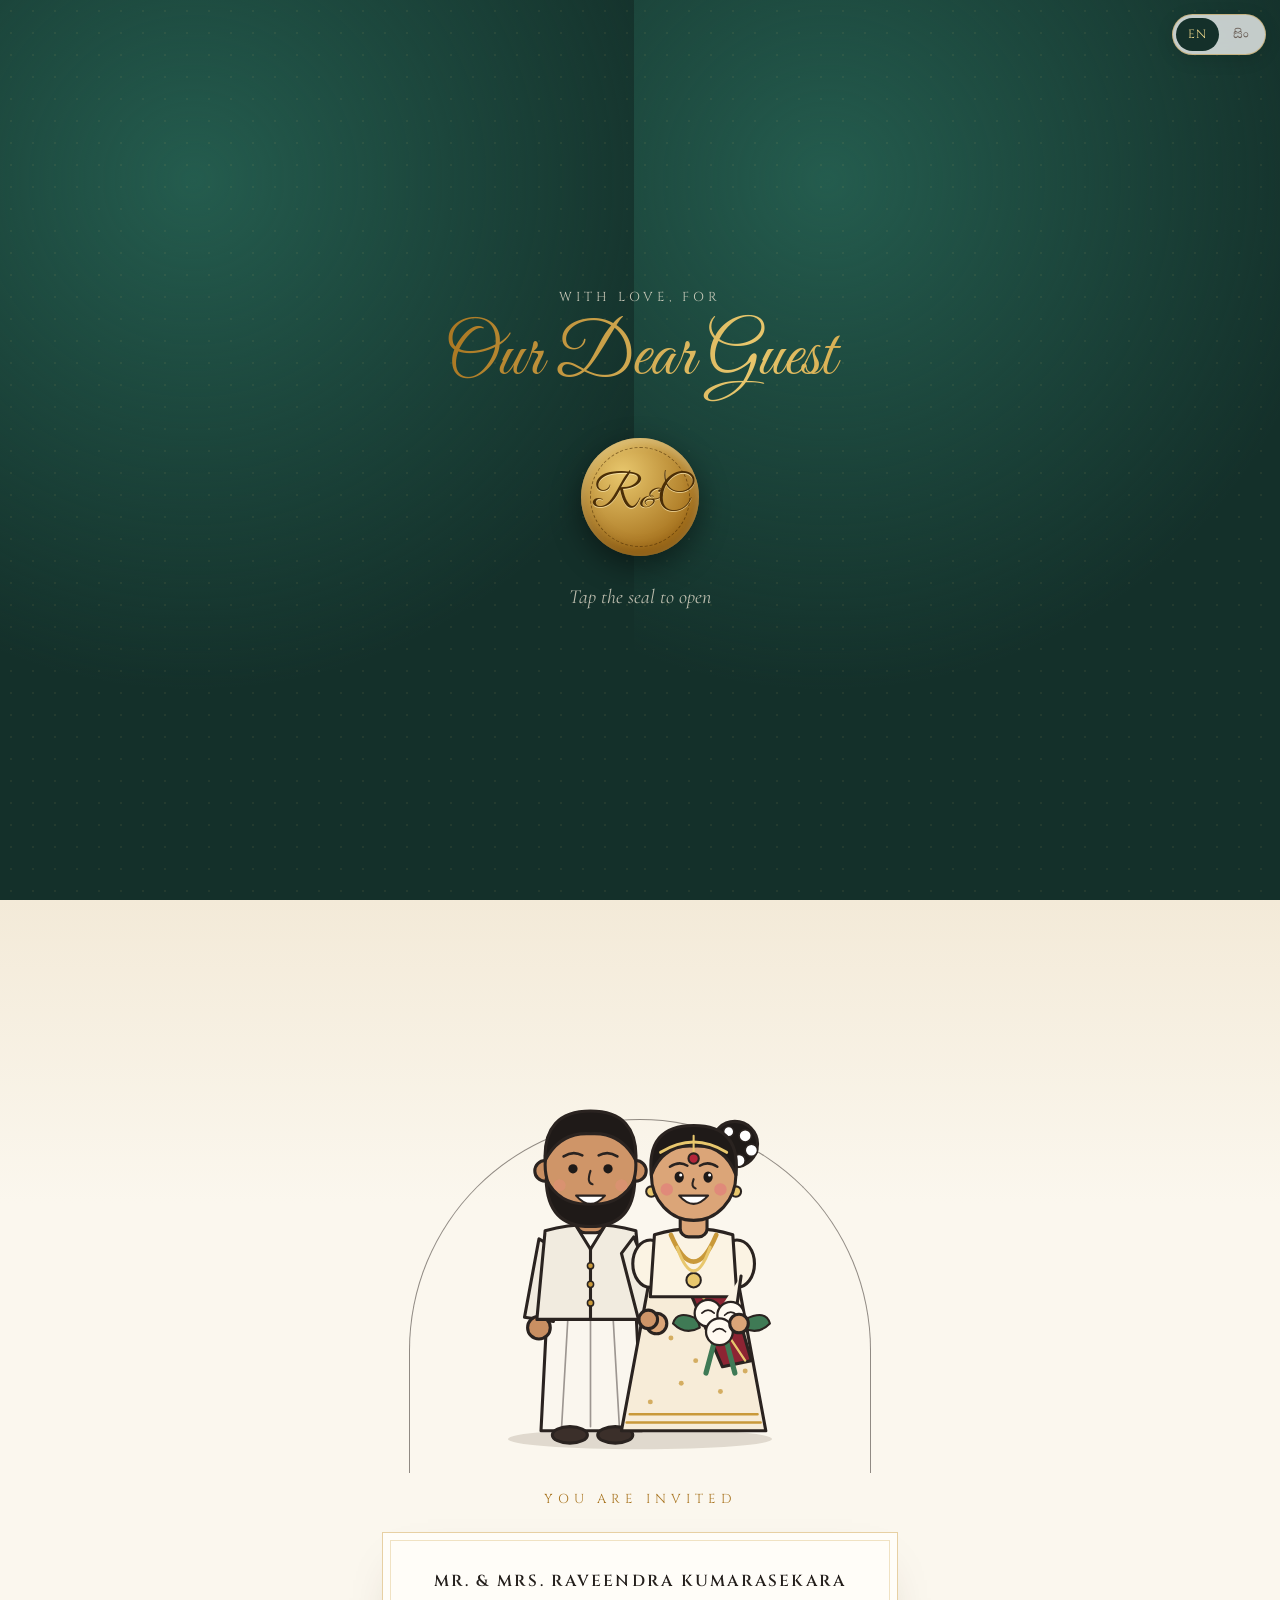
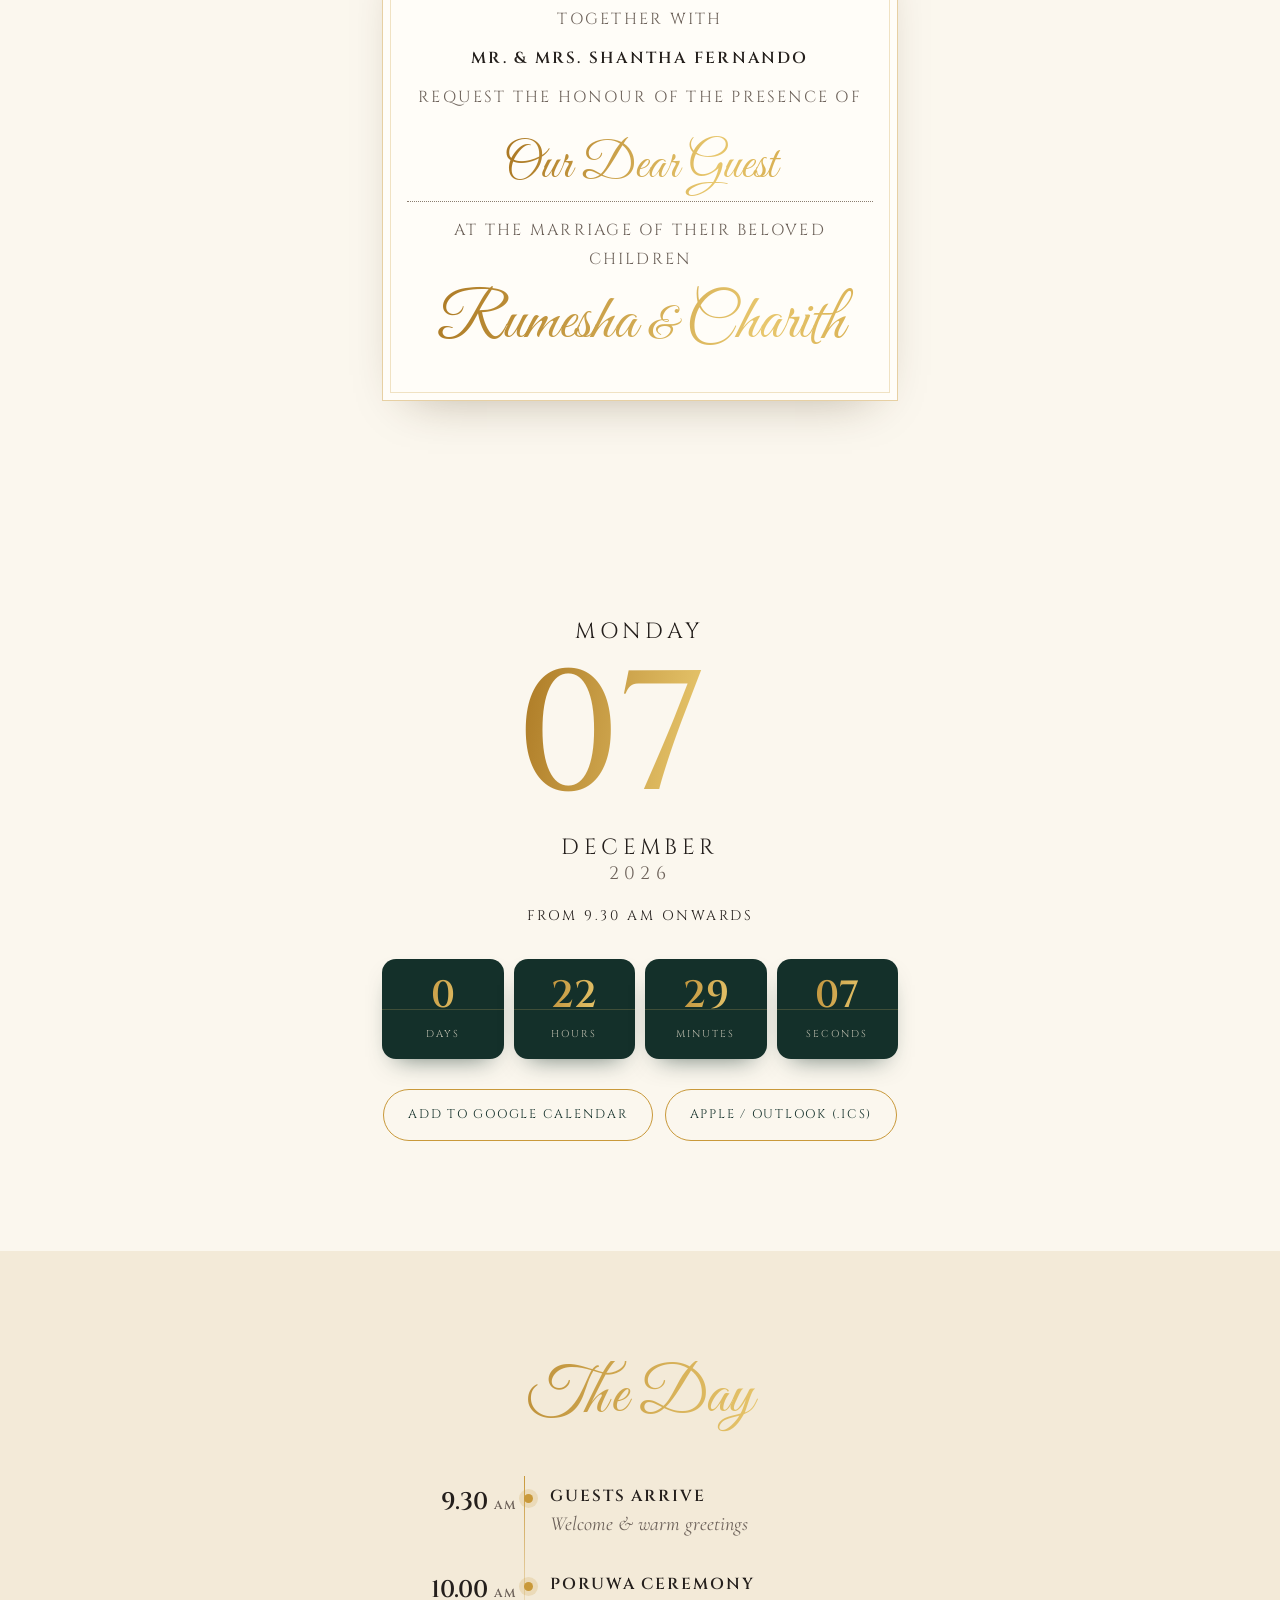
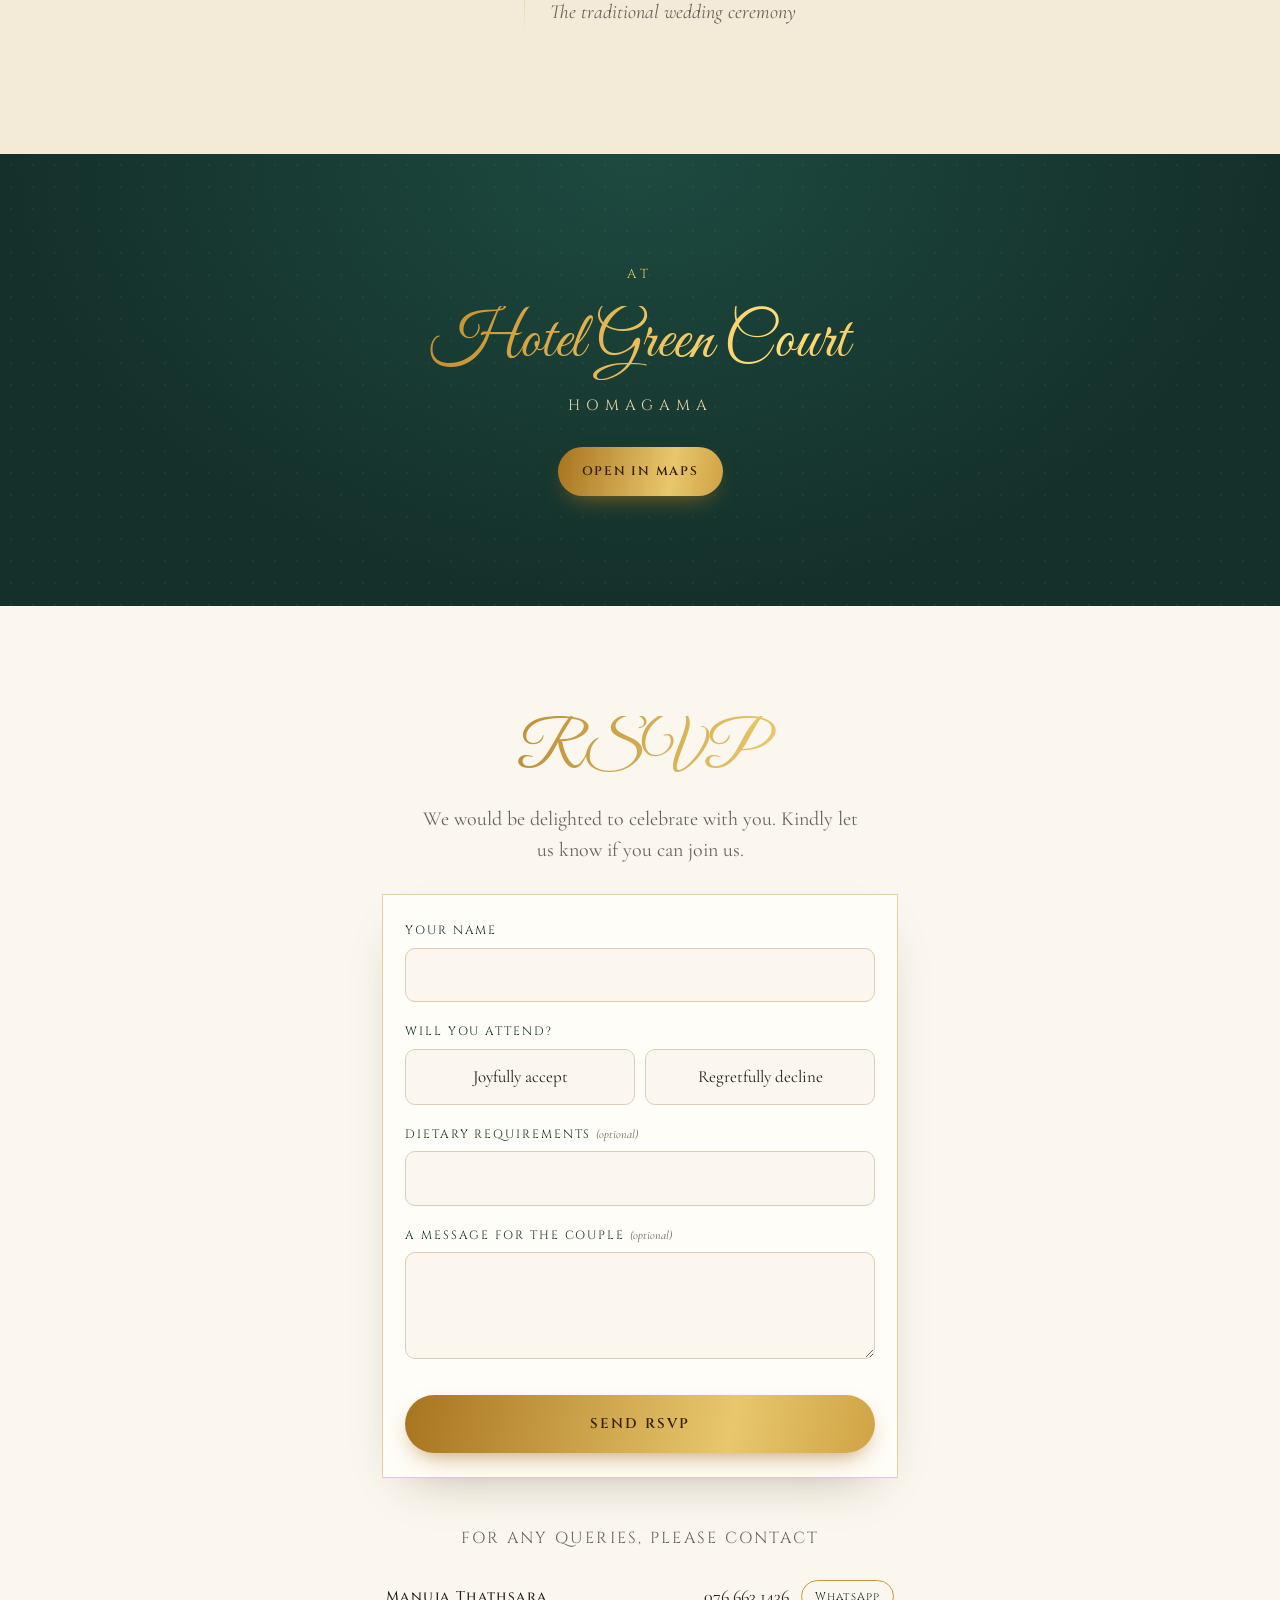
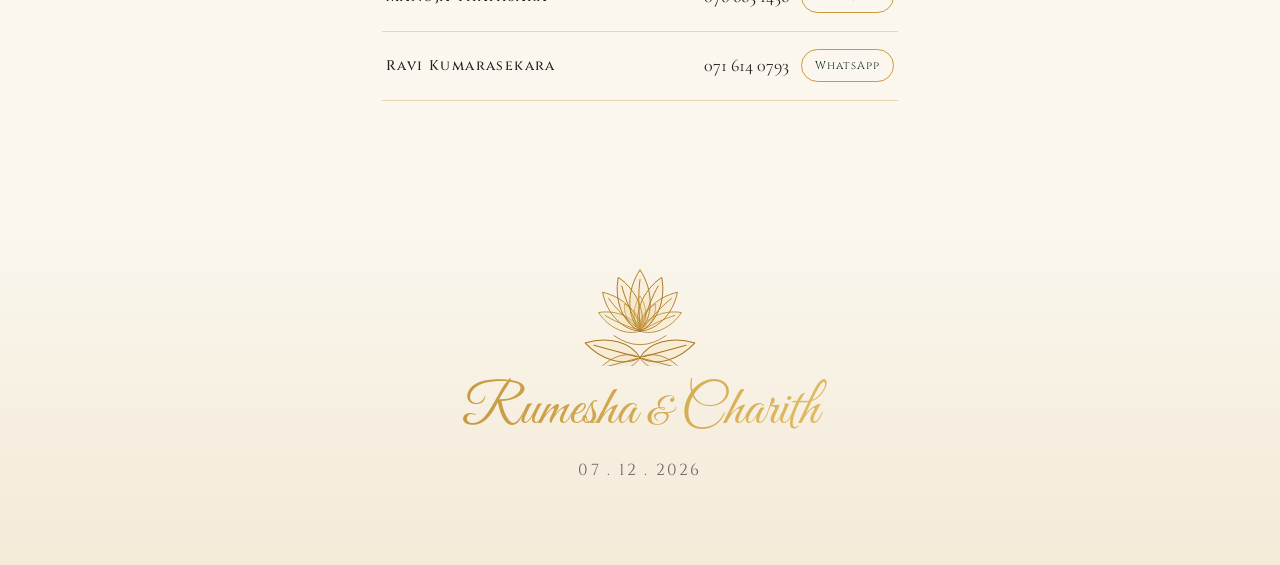
==== index.html @ 7f666842 "Add digital wedding invitation site with RSVP to Google Sheets Animated single-page invitation (EN/S" ====
<!DOCTYPE html>
<html lang="en">
<head>
<meta charset="utf-8">
<meta name="viewport" content="width=device-width, initial-scale=1, viewport-fit=cover">
<meta name="robots" content="noindex, nofollow">
<meta name="theme-color" content="#14302a">
<title>Rumesha &amp; Charith · 07.12.2026</title>
<meta property="og:title" content="Rumesha &amp; Charith — Wedding Invitation">
<meta property="og:description" content="Monday 7th December 2026 · Hotel Green Court, Homagama">
<link rel="preconnect" href="https://fonts.googleapis.com">
<link rel="preconnect" href="https://fonts.gstatic.com" crossorigin>
<link href="https://fonts.googleapis.com/css2?family=Cinzel:wght@400;500;600&family=Cormorant+Garamond:ital,wght@0,400;0,500;0,600;1,400&family=Great+Vibes&family=Noto+Serif+Sinhala:wght@400;600;700&display=swap" rel="stylesheet">
<link rel="stylesheet" href="css/style.css">
</head>
<body class="locked">

<canvas id="petals" aria-hidden="true"></canvas>

<!-- Language toggle -->
<div class="lang" role="group" aria-label="Language">
  <button data-lang="en" class="active">EN</button>
  <button data-lang="si">සිං</button>
</div>

<!-- ============ GATE (tap to open) ============ -->
<div id="gate">
  <div class="gate-half l"></div>
  <div class="gate-half r"></div>
  <div class="gate-center">
    <p class="gate-for" data-i18n="gate_for">With love, for</p>
    <h2 class="gate-name script" id="gateName">Our Dear Guest</h2>
    <button id="openBtn" class="seal" aria-label="Open invitation">
      <span class="seal-ring"></span>
      <span class="seal-txt">R<i>&amp;</i>C</span>
    </button>
    <p class="gate-tap" data-i18n="gate_tap">Tap the seal to open</p>
  </div>
</div>

<main>

<!-- ============ HERO ============ -->
<section class="hero" id="top">
  <div class="arch">
    <svg class="lotus" id="heroLotus" viewBox="0 0 240 320" aria-hidden="true"></svg>
    <div class="arch-content">
      <p class="eyebrow" data-i18n="tagline">Together with their families</p>
      <h1 class="names">
        <span class="script n1" data-i18n="n_bride">Rumesha</span>
        <span class="and" data-i18n="and">and</span>
        <span class="script n2" data-i18n="n_groom">Charith</span>
      </h1>
      <p class="hero-date">07 <b>·</b> 12 <b>·</b> 2026</p>
    </div>
  </div>
  <a href="#invite" class="scroll-cue" aria-label="Scroll"><span></span></a>
</section>

<!-- ============ INVITATION ============ -->
<section class="invite" id="invite">
  <div class="wrap narrow">
    <div class="couple-stage reveal">
      <div class="couple-arc"></div>
      <svg class="couple" viewBox="0 0 320 430" id="couple" aria-label="Illustration of the couple"></svg>
    </div>

    <p class="kicker reveal" data-i18n="inv_title">You are invited</p>

    <div class="card reveal">
      <p class="caps strong" data-i18n="parents1">Mr. &amp; Mrs. Raveendra Kumarasekara</p>
      <p class="caps soft" data-i18n="together">Together with</p>
      <p class="caps strong" data-i18n="parents2">Mr. &amp; Mrs. Shantha Fernando</p>
      <p class="caps soft" data-i18n="request">Request the honour of the presence of</p>

      <div class="guestline">
        <span class="guest-name script" id="guestName"></span>
      </div>

      <p class="caps soft" data-i18n="marriage">At the marriage of their beloved children</p>
      <p class="couple-names script"><span data-i18n="n_bride">Rumesha</span> <em data-i18n="amp">&amp;</em> <span data-i18n="n_groom">Charith</span></p>
    </div>
  </div>
</section>

<!-- ============ DATE + COUNTDOWN ============ -->
<section class="when" id="when">
  <div class="wrap narrow">
    <div class="datebox reveal">
      <span class="dow" data-i18n="dow">Monday</span>
      <span class="day">07<sup>th</sup></span>
      <span class="mon" data-i18n="month">December</span>
      <span class="yr">2026</span>
    </div>
    <p class="from reveal" data-i18n="from">From 9.30 am onwards</p>

    <div class="countdown reveal" id="countdown" aria-live="off">
      <div><b id="cd-d">--</b><small data-i18n="cd_d">Days</small></div>
      <div><b id="cd-h">--</b><small data-i18n="cd_h">Hours</small></div>
      <div><b id="cd-m">--</b><small data-i18n="cd_m">Minutes</small></div>
      <div><b id="cd-s">--</b><small data-i18n="cd_s">Seconds</small></div>
    </div>
    <p class="cd-done" id="cdDone" hidden data-i18n="cd_done">Today is the day!</p>

    <div class="btnrow reveal">
      <button class="btn ghost" id="calGoogle" data-i18n="cal_google">Add to Google Calendar</button>
      <button class="btn ghost" id="calIcs" data-i18n="cal_ics">Apple / Outlook (.ics)</button>
    </div>
  </div>
</section>

<!-- ============ SCHEDULE ============ -->
<section class="schedule" id="schedule">
  <div class="wrap narrow">
    <h2 class="h2 reveal" data-i18n="sch_title">The Day</h2>
    <div class="timeline">
      <div class="tl-item reveal">
        <time>9.30 <small>AM</small></time>
        <div><h3 data-i18n="sch1_t">Guests arrive</h3><p data-i18n="sch1_d">Welcome &amp; warm greetings</p></div>
      </div>
      <div class="tl-item reveal">
        <time>10.00 <small>AM</small></time>
        <div><h3 data-i18n="sch2_t">Poruwa Ceremony</h3><p data-i18n="sch2_d">The traditional wedding ceremony</p></div>
      </div>
    </div>
  </div>
</section>

<!-- ============ VENUE ============ -->
<section class="venue" id="venue">
  <div class="wrap narrow">
    <p class="kicker light reveal" data-i18n="at">At</p>
    <h2 class="h2 light reveal" data-i18n="venue">Hotel Green Court</h2>
    <p class="venue-sub reveal" data-i18n="venue_sub">Homagama</p>
    <div class="btnrow reveal">
      <a class="btn gold" target="_blank" rel="noopener" href="https://www.google.com/maps/search/?api=1&query=Hotel+Green+Court+Homagama" data-i18n="map">Open in Maps</a>
    </div>
  </div>
</section>

<!-- ============ RSVP ============ -->
<section class="rsvp" id="rsvp">
  <div class="wrap narrow">
    <h2 class="h2 reveal" data-i18n="rsvp_title">RSVP</h2>
    <p class="lead reveal" data-i18n="rsvp_lead">We would be delighted to celebrate with you. Kindly let us know if you can join us.</p>

    <form id="rsvpForm" class="form reveal" novalidate>
      <input type="text" name="website" class="hp" tabindex="-1" autocomplete="off" aria-hidden="true">

      <label class="field">
        <span data-i18n="f_name">Your name</span>
        <input type="text" name="name" id="fName" required maxlength="80" autocomplete="name">
      </label>

      <fieldset class="field">
        <legend data-i18n="f_att">Will you attend?</legend>
        <div class="choices">
          <label class="choice"><input type="radio" name="attending" value="Yes" required><span data-i18n="f_yes">Joyfully accept</span></label>
          <label class="choice"><input type="radio" name="attending" value="No"><span data-i18n="f_no">Regretfully decline</span></label>
        </div>
      </fieldset>

      <fieldset class="field" id="partWrap" hidden>
        <legend data-i18n="f_part">Which would you attend?</legend>
        <div class="choices col">
          <label class="choice"><input type="radio" name="part" value="Poruwa ceremony & reception" checked><span data-i18n="f_part_both">Poruwa ceremony &amp; reception</span></label>
          <label class="choice"><input type="radio" name="part" value="Poruwa ceremony only"><span data-i18n="f_part_p">Poruwa ceremony only</span></label>
          <label class="choice"><input type="radio" name="part" value="Reception only"><span data-i18n="f_part_r">Reception only</span></label>
        </div>
      </fieldset>

      <label class="field">
        <span data-i18n="f_diet">Dietary requirements <em>(optional)</em></span>
        <input type="text" name="diet" maxlength="150">
      </label>

      <label class="field">
        <span data-i18n="f_msg">A message for the couple <em>(optional)</em></span>
        <textarea name="message" rows="3" maxlength="500"></textarea>
      </label>

      <p class="form-err" id="formErr" role="alert" hidden></p>
      <button type="submit" class="btn gold big" id="sendBtn"><span data-i18n="f_send">Send RSVP</span></button>
    </form>

    <div class="thanks" id="thanks" hidden>
      <svg viewBox="0 0 64 64" class="tick" aria-hidden="true"><circle cx="32" cy="32" r="29" pathLength="1"/><path d="M19 33l9 9 17-19" pathLength="1"/></svg>
      <h3 class="script" data-i18n="thanks_t">Thank you!</h3>
      <p id="thanksMsg"></p>
      <button class="link" id="editRsvp" data-i18n="f_edit">Send another reply</button>
    </div>

    <div class="contacts reveal">
      <p class="caps soft" data-i18n="contact">For any queries, please contact</p>
      <div class="person">
        <strong>Manuja Thathsara</strong>
        <span><a href="tel:+94766631436">076 663 1436</a><a class="wa" target="_blank" rel="noopener" href="https://wa.me/94766631436">WhatsApp</a></span>
      </div>
      <div class="person">
        <strong>Ravi Kumarasekara</strong>
        <span><a href="tel:+94716140793">071 614 0793</a><a class="wa" target="_blank" rel="noopener" href="https://wa.me/94716140793">WhatsApp</a></span>
      </div>
    </div>
  </div>
</section>

<footer>
  <svg class="orn" id="footLotus" viewBox="0 0 240 150" aria-hidden="true"></svg>
  <p class="script foot-names"><span data-i18n="n_bride">Rumesha</span> <em data-i18n="amp">&amp;</em> <span data-i18n="n_groom">Charith</span></p>
  <p class="caps soft">07 . 12 . 2026</p>
</footer>

</main>

<script src="js/config.js"></script>
<script src="js/main.js"></script>
</body>
</html>
---- css/style.css ----
:root{
  --ivory:#fbf7ee; --cream:#f3ead8; --ink:#241f1c; --soft:#6d625a;
  --green:#14302a; --green2:#1d4a40;
  --gold1:#a8741f; --gold2:#e8c76d; --gold3:#c9993a;
  --gold:linear-gradient(100deg,#a8741f 0%,#e8c76d 35%,#c9993a 55%,#f3dc8e 75%,#a8741f 100%);
  --serif:'Cormorant Garamond','Noto Serif Sinhala',Georgia,serif;
  --caps:'Cinzel','Noto Serif Sinhala',Georgia,serif;
  --script:'Great Vibes','Noto Serif Sinhala',cursive;
  --ease:cubic-bezier(.22,.8,.24,1);
}
*{box-sizing:border-box;margin:0;padding:0}
html{scroll-behavior:smooth;-webkit-text-size-adjust:100%}
body{background:var(--ivory);color:var(--ink);font-family:var(--serif);font-size:19px;line-height:1.55;overflow-x:hidden}
body.locked{overflow:hidden;height:100vh}
button{font:inherit;cursor:pointer;border:0;background:none;color:inherit}
a{color:inherit}
em{font-style:italic}
[hidden]{display:none!important}

/* gold text */
.script,.hero-date,.day,.h2,.countdown b{
  background:var(--gold);background-size:220% 100%;-webkit-background-clip:text;background-clip:text;
  color:transparent;-webkit-text-fill-color:transparent;animation:shimmer 7s linear infinite;
}
@keyframes shimmer{to{background-position:-220% 0}}
.script{font-family:var(--script);font-weight:400;line-height:1.1;padding:.08em .1em}
[lang=si] .script{font-family:'Noto Serif Sinhala',serif;font-weight:700;letter-spacing:0}

#petals{position:fixed;inset:0;width:100%;height:100%;pointer-events:none;z-index:5}

/* language toggle */
.lang{position:fixed;top:max(14px,env(safe-area-inset-top));right:14px;z-index:100;display:flex;gap:2px;
  background:rgba(255,255,255,.75);backdrop-filter:blur(8px);-webkit-backdrop-filter:blur(8px);
  border:1px solid rgba(201,153,58,.5);border-radius:99px;padding:3px;box-shadow:0 4px 18px rgba(0,0,0,.12)}
.lang button{font-family:var(--caps);font-size:12px;letter-spacing:.08em;padding:7px 12px;border-radius:99px;color:var(--soft);transition:.3s}
.lang button.active{background:var(--green);color:#f3dc8e}

/* ================= GATE ================= */
#gate{position:fixed;inset:0;z-index:90;display:grid;place-items:center}
.gate-half{position:absolute;top:0;bottom:0;width:50.5%;background:
  radial-gradient(circle at 30% 20%,#245c4e 0,transparent 60%),var(--green);transition:transform 1.3s var(--ease) .15s}
.gate-half.l{left:0}.gate-half.r{right:0}
.gate-half::after{content:"";position:absolute;inset:0;opacity:.07;
  background-image:radial-gradient(#e8c76d 1px,transparent 1.5px);background-size:22px 22px}
.gate-half.l{border-right:1px solid rgba(232,199,109,.35)}
.gate-center{position:relative;text-align:center;color:#f3ead8;padding:24px;transition:opacity .6s,transform .8s var(--ease)}
.gate-for{font-family:var(--caps);font-size:13px;letter-spacing:.3em;text-transform:uppercase;opacity:.8}
.gate-name{font-size:clamp(40px,11vw,72px);margin:6px 0 34px;max-width:88vw;word-wrap:break-word}
.gate-tap{margin-top:26px;font-style:italic;opacity:.75;animation:pulse 2.4s ease-in-out infinite}
@keyframes pulse{50%{opacity:.3}}
.seal{position:relative;width:118px;height:118px;border-radius:50%;margin:0 auto;display:grid;place-items:center;
  background:radial-gradient(circle at 35% 30%,#e8c76d,#a8741f 70%);
  box-shadow:0 10px 30px rgba(0,0,0,.45),inset 0 -6px 14px rgba(90,50,0,.45),inset 0 4px 10px rgba(255,240,180,.6);
  animation:float 3.2s ease-in-out infinite;transition:transform .5s var(--ease)}
.seal:hover{transform:scale(1.06)}
.seal-ring{position:absolute;inset:9px;border-radius:50%;border:1.5px dashed rgba(70,40,0,.55)}
.seal-txt{font-family:var(--script);font-size:44px;color:#4b2e06;text-shadow:0 1px 0 rgba(255,240,190,.7)}
.seal-txt i{font-size:26px;margin:0 2px}
@keyframes float{50%{transform:translateY(-8px)}}
#gate.open .gate-center{opacity:0;transform:scale(1.25)}
#gate.open .gate-half.l{transform:translateX(-102%)}
#gate.open .gate-half.r{transform:translateX(102%)}
#gate.gone{display:none}
#gate.open .seal{animation:none;transform:scale(1.4) rotate(12deg)}

/* ================= HERO ================= */
.hero{min-height:100svh;display:grid;place-items:center;padding:70px 16px 60px;position:relative;
  background:radial-gradient(ellipse at 50% 0,#fff 0,var(--ivory) 60%,var(--cream) 100%)}
.arch{position:relative;width:min(90vw,430px);aspect-ratio:1/1.5;max-height:82svh;
  border:1.5px solid #3a322d;border-radius:999px 999px 0 0;background:#fffdf8;overflow:hidden;
  box-shadow:0 30px 70px -25px rgba(60,40,10,.35);
  transform:translateY(40px) scale(.92);opacity:0;transition:1.4s var(--ease) .5s}
.opened .arch{transform:none;opacity:1}
.lotus{position:absolute;left:-4%;top:2%;width:62%;height:auto;overflow:visible}
.arch-content{position:absolute;left:0;right:0;bottom:0;top:0;padding:0 7% 12% 7%;display:flex;flex-direction:column;justify-content:flex-end;text-align:right}
.eyebrow{font-family:var(--caps);font-size:clamp(9px,2.5vw,11.5px);letter-spacing:.28em;text-transform:uppercase;color:var(--soft);margin-bottom:6px}
.names{display:flex;flex-direction:column;align-items:flex-end;margin:4px 0 16px}
.names .script{font-size:clamp(50px,15.5vw,82px);display:block;clip-path:inset(0 100% 0 0);transition:clip-path 1.6s var(--ease)}
.opened .names .n1{clip-path:inset(-10% -10% -10% 0);transition-delay:1.2s}
.opened .names .n2{clip-path:inset(-10% -10% -10% 0);transition-delay:2s}
[lang=si] .names .script{font-size:clamp(34px,10vw,54px)}
.names .and{font-family:var(--script);font-size:26px;color:#3a322d;opacity:0;transition:opacity 1s 1.9s;margin:-6px 8% -4px 0}
.opened .and{opacity:1}
.hero-date{font-family:var(--caps);font-size:clamp(14px,4vw,19px);letter-spacing:.35em;font-weight:600;
  opacity:0;transform:translateY(12px);transition:1s 2.6s var(--ease)}
.opened .hero-date{opacity:1;transform:none}
.hero-date b{opacity:.6}
.eyebrow{opacity:0;transition:opacity 1s 1s}.opened .eyebrow{opacity:1}
.scroll-cue{position:absolute;bottom:18px;left:50%;width:26px;height:42px;margin-left:-13px;border:1.5px solid var(--gold3);border-radius:20px;opacity:0;transition:opacity 1s 3.2s}
.opened .scroll-cue{opacity:.9}
.scroll-cue span{position:absolute;left:50%;top:8px;width:4px;height:8px;margin-left:-2px;border-radius:4px;background:var(--gold3);animation:wheel 1.8s infinite}
@keyframes wheel{0%{opacity:1;transform:none}100%{opacity:0;transform:translateY(16px)}}

/* line-draw */
.draw{fill:none;stroke:url(#goldG);stroke-width:1.1;stroke-linecap:round;stroke-linejoin:round;
  stroke-dasharray:1;stroke-dashoffset:1;transition:stroke-dashoffset 2.6s var(--ease)}
.opened .draw,.in .draw{stroke-dashoffset:0;transition-delay:calc(var(--i,0) * 70ms + .6s)}
.draw.fillable{transition:stroke-dashoffset 2.6s var(--ease),fill 2s 2.8s}
.opened .draw.fillable,.in .draw.fillable{fill:rgba(232,199,109,.12)}

/* ================= SECTIONS ================= */
.wrap{max-width:980px;margin:0 auto;padding:0 22px}
.wrap.narrow{max-width:560px;text-align:center}
section{position:relative;z-index:6;padding:84px 0}
.reveal{opacity:0;transform:translateY(34px);transition:opacity 1s var(--ease),transform 1s var(--ease)}
.reveal.in{opacity:1;transform:none}
.kicker{font-family:var(--caps);letter-spacing:.38em;text-transform:uppercase;font-size:13px;color:var(--gold1);margin-bottom:22px}
.kicker.light{color:var(--gold2)}
.caps{font-family:var(--caps);text-transform:uppercase;letter-spacing:.14em;font-size:clamp(13px,3.6vw,16px);line-height:1.8}
[lang=si] .caps,[lang=si] .kicker,[lang=si] .eyebrow{text-transform:none;letter-spacing:.04em;font-family:'Noto Serif Sinhala',serif}
.caps.strong{font-weight:600}
.caps.soft{color:var(--soft);margin:10px 0}
.h2{font-family:var(--script);font-weight:400;font-size:clamp(46px,12vw,64px);margin-bottom:14px;line-height:1.15}
[lang=si] .h2{font-family:'Noto Serif Sinhala',serif;font-weight:700;font-size:clamp(32px,8vw,44px)}
.h2.light{filter:brightness(1.12)}

/* invite */
.invite{background:linear-gradient(var(--cream),var(--ivory) 25%)}
.couple-stage{position:relative;width:min(78vw,330px);margin:0 auto 26px}
.couple-arc{position:absolute;left:-20%;right:-20%;bottom:-2%;height:78%;border:1.2px solid #3a322d;border-radius:999px 999px 0 0;border-bottom:0;opacity:.55;
  transform:scaleX(.6);transition:transform 1.6s var(--ease)}
.couple-stage.in .couple-arc{transform:none}
.couple{position:relative;width:100%;height:auto;overflow:visible;animation:bob 5s ease-in-out infinite}
@keyframes bob{50%{transform:translateY(-6px)}}
.card{background:#fffdf8;border:1px solid rgba(201,153,58,.45);padding:34px 24px 36px;position:relative;
  box-shadow:0 20px 50px -28px rgba(60,40,10,.4)}
.card::before{content:"";position:absolute;inset:7px;border:1px solid rgba(201,153,58,.28);pointer-events:none}
.guestline{margin:22px 0 14px;border-bottom:1.5px dotted #8a7d70;min-height:62px;display:flex;align-items:flex-end;justify-content:center;padding-bottom:4px}
.guest-name{font-size:clamp(34px,10vw,50px);word-break:break-word}
[lang=si] .guest-name{font-size:clamp(24px,7vw,34px)}
.couple-names{font-size:clamp(44px,13vw,64px);margin-top:10px}
[lang=si] .couple-names{font-size:clamp(30px,8vw,42px)}
.couple-names em{font-style:normal;font-size:.7em}

/* when */
.when{background:var(--ivory)}
.datebox{display:grid;grid-template-columns:auto;justify-items:center;line-height:1}
.dow,.mon{font-family:var(--caps);letter-spacing:.2em;font-size:clamp(17px,5vw,22px);text-transform:uppercase}
[lang=si] .dow,[lang=si] .mon{text-transform:none}
.day{font-family:var(--caps);font-size:clamp(110px,34vw,170px);font-weight:500;line-height:1;padding:6px 8px;position:relative;margin:4px 0 8px}
.day sup{font-size:.2em;letter-spacing:.1em;vertical-align:top;position:relative;top:.35em;margin-left:.15em}
.yr{font-family:var(--caps);letter-spacing:.3em;font-size:18px;margin-top:6px;color:var(--soft)}
.from{font-family:var(--caps);letter-spacing:.18em;font-size:14px;margin:22px 0 32px;text-transform:uppercase}
[lang=si] .from{text-transform:none}
.countdown{display:grid;grid-template-columns:repeat(4,1fr);gap:10px;margin:8px 0 30px}
.countdown div{background:var(--green);border-radius:14px;padding:16px 4px 12px;color:#f3ead8;box-shadow:0 12px 26px -14px rgba(20,48,42,.7);position:relative;overflow:hidden}
.countdown div::after{content:"";position:absolute;left:0;right:0;top:50%;height:1px;background:rgba(232,199,109,.2)}
.countdown b{display:block;font-family:var(--caps);font-size:clamp(26px,8vw,38px);font-weight:600;line-height:1.1;font-variant-numeric:tabular-nums}
.countdown small{font-family:var(--caps);font-size:10px;letter-spacing:.2em;text-transform:uppercase;opacity:.75}
[lang=si] .countdown small{text-transform:none;letter-spacing:.03em;font-size:12px}
.cd-done{font-family:var(--script);font-size:44px;color:var(--gold1)}

/* buttons */
.btnrow{display:flex;gap:12px;flex-wrap:wrap;justify-content:center}
.btn{display:inline-flex;align-items:center;justify-content:center;font-family:var(--caps);font-size:12.5px;letter-spacing:.14em;text-transform:uppercase;
  padding:15px 24px;border-radius:99px;text-decoration:none;transition:transform .3s var(--ease),box-shadow .3s,background .3s;position:relative;overflow:hidden}
[lang=si] .btn{text-transform:none;letter-spacing:.02em;font-size:15px}
.btn:hover{transform:translateY(-3px)}
.btn.ghost{border:1px solid var(--gold3);color:var(--green)}
.btn.ghost:hover{background:var(--green);color:#f3dc8e}
.btn.gold{background:var(--gold);background-size:200% 100%;color:#35210a;font-weight:600;box-shadow:0 10px 24px -10px rgba(168,116,31,.8);animation:shimmer 6s linear infinite}
.btn.big{width:100%;padding:18px;font-size:14px;margin-top:6px}
.btn[disabled]{opacity:.6;pointer-events:none}

/* schedule */
.schedule{background:var(--cream)}
.timeline{position:relative;text-align:left;margin-top:34px;padding-left:4px}
.timeline::before{content:"";position:absolute;left:112px;top:8px;bottom:8px;width:1px;background:linear-gradient(var(--gold3),transparent)}
.tl-item{display:grid;grid-template-columns:100px 1fr;gap:34px;padding:16px 0;position:relative}
.tl-item::after{content:"";position:absolute;left:108px;top:26px;width:9px;height:9px;border-radius:50%;background:var(--gold3);box-shadow:0 0 0 5px rgba(201,153,58,.2)}
.tl-item time{font-family:var(--caps);font-size:24px;font-weight:600;text-align:right;line-height:1.2;padding-top:4px}
.tl-item time small{font-size:12px;letter-spacing:.1em;color:var(--soft)}
.tl-item h3{font-family:var(--caps);font-size:16px;letter-spacing:.12em;text-transform:uppercase;font-weight:600}
[lang=si] .tl-item h3{text-transform:none;font-size:18px}
.tl-item p{color:var(--soft);font-style:italic}

/* venue */
.venue{background:radial-gradient(ellipse at 50% 0,var(--green2),var(--green) 70%);color:#f3ead8;overflow:hidden}
.venue::before{content:"";position:absolute;inset:0;opacity:.06;background-image:radial-gradient(#e8c76d 1px,transparent 1.5px);background-size:22px 22px}
.venue .wrap{position:relative}
.venue-sub{font-family:var(--caps);letter-spacing:.4em;text-transform:uppercase;font-size:15px;margin-bottom:30px;color:#e8d9b2}
[lang=si] .venue-sub{text-transform:none;letter-spacing:.05em}

/* rsvp */
.rsvp{background:var(--ivory)}
.lead{color:var(--soft);margin:0 auto 28px;max-width:440px}
.form{text-align:left;background:#fffdf8;border:1px solid rgba(201,153,58,.45);padding:26px 22px 24px;box-shadow:0 20px 50px -28px rgba(60,40,10,.4)}
.field{display:block;margin-bottom:20px;border:0}
.field>span,.field legend{display:block;font-family:var(--caps);font-size:12px;letter-spacing:.16em;text-transform:uppercase;color:var(--green);margin-bottom:8px}
[lang=si] .field>span,[lang=si] .field legend{text-transform:none;letter-spacing:.02em;font-size:15px}
.field em{text-transform:none;letter-spacing:0;color:var(--soft);font-family:var(--serif)}
.field input[type=text],.field textarea{width:100%;font:inherit;font-size:17px;padding:13px 14px;background:var(--ivory);border:1px solid #d9cdb6;border-radius:10px;color:var(--ink);transition:border-color .3s,box-shadow .3s;resize:vertical}
.field input[type=text]:focus,.field textarea:focus{outline:0;border-color:var(--gold3);box-shadow:0 0 0 4px rgba(201,153,58,.2)}
.choices{display:grid;grid-template-columns:1fr 1fr;gap:10px}
.choices.col{grid-template-columns:1fr}
.choice{position:relative;cursor:pointer}
.choice input{position:absolute;opacity:0;inset:0}
.choice span{display:block;text-align:center;padding:14px 10px;border:1px solid #d9cdb6;border-radius:10px;background:var(--ivory);transition:.3s var(--ease);font-size:17px}
.choice input:checked+span{background:var(--green);border-color:var(--green);color:#f3dc8e;transform:scale(1.02);box-shadow:0 8px 18px -10px rgba(20,48,42,.8)}
.choice input:focus-visible+span{outline:2px solid var(--gold3);outline-offset:2px}
.hp{position:absolute!important;left:-9999px;opacity:0;height:0;width:0}
.form-err{color:#a12727;font-size:16px;margin-bottom:12px}
#partWrap{animation:drop .5s var(--ease)}
@keyframes drop{from{opacity:0;transform:translateY(-10px)}}
.thanks{background:#fffdf8;border:1px solid rgba(201,153,58,.45);padding:40px 24px;box-shadow:0 20px 50px -28px rgba(60,40,10,.4);animation:drop .8s var(--ease)}
.thanks h3{font-size:54px;margin:6px 0}
.tick{width:74px;height:74px}
.tick circle,.tick path{fill:none;stroke:var(--gold3);stroke-width:2.5;stroke-linecap:round;stroke-linejoin:round;stroke-dasharray:1;stroke-dashoffset:1;animation:dash 1.1s var(--ease) forwards}
.tick path{animation-delay:.6s}
@keyframes dash{to{stroke-dashoffset:0}}
.link{margin-top:18px;text-decoration:underline;color:var(--soft);font-style:italic}
.contacts{margin-top:46px}
.person{display:flex;justify-content:space-between;align-items:center;gap:10px;flex-wrap:wrap;padding:14px 4px;border-bottom:1px solid rgba(201,153,58,.35);text-align:left}
.person strong{font-family:var(--caps);font-size:14px;letter-spacing:.1em;font-weight:500}
.person span{display:flex;gap:10px;align-items:center}
.person a{text-decoration:none;font-size:18px;padding:6px 2px}
.person a.wa{font-family:var(--caps);font-size:11px;letter-spacing:.1em;border:1px solid var(--gold3);border-radius:99px;padding:7px 13px;color:var(--green);transition:.3s}
.person a.wa:hover{background:var(--green);color:#f3dc8e}

footer{position:relative;z-index:6;text-align:center;padding:30px 20px 70px;background:linear-gradient(var(--ivory),var(--cream))}
.orn{width:200px;height:auto;margin:0 auto}
.foot-names{font-size:clamp(40px,11vw,56px)}
.foot-names em{font-style:normal;font-size:.7em}

@media (min-width:860px){
  body{font-size:20px}
  section{padding:110px 0}
  .tl-item{grid-template-columns:130px 1fr}
  .timeline::before{left:142px}.tl-item::after{left:138px}
}
@media (prefers-reduced-motion:reduce){
  *{animation:none!important;transition-duration:.01ms!important;transition-delay:0s!important}
  .reveal{opacity:1;transform:none}
  html{scroll-behavior:auto}
}
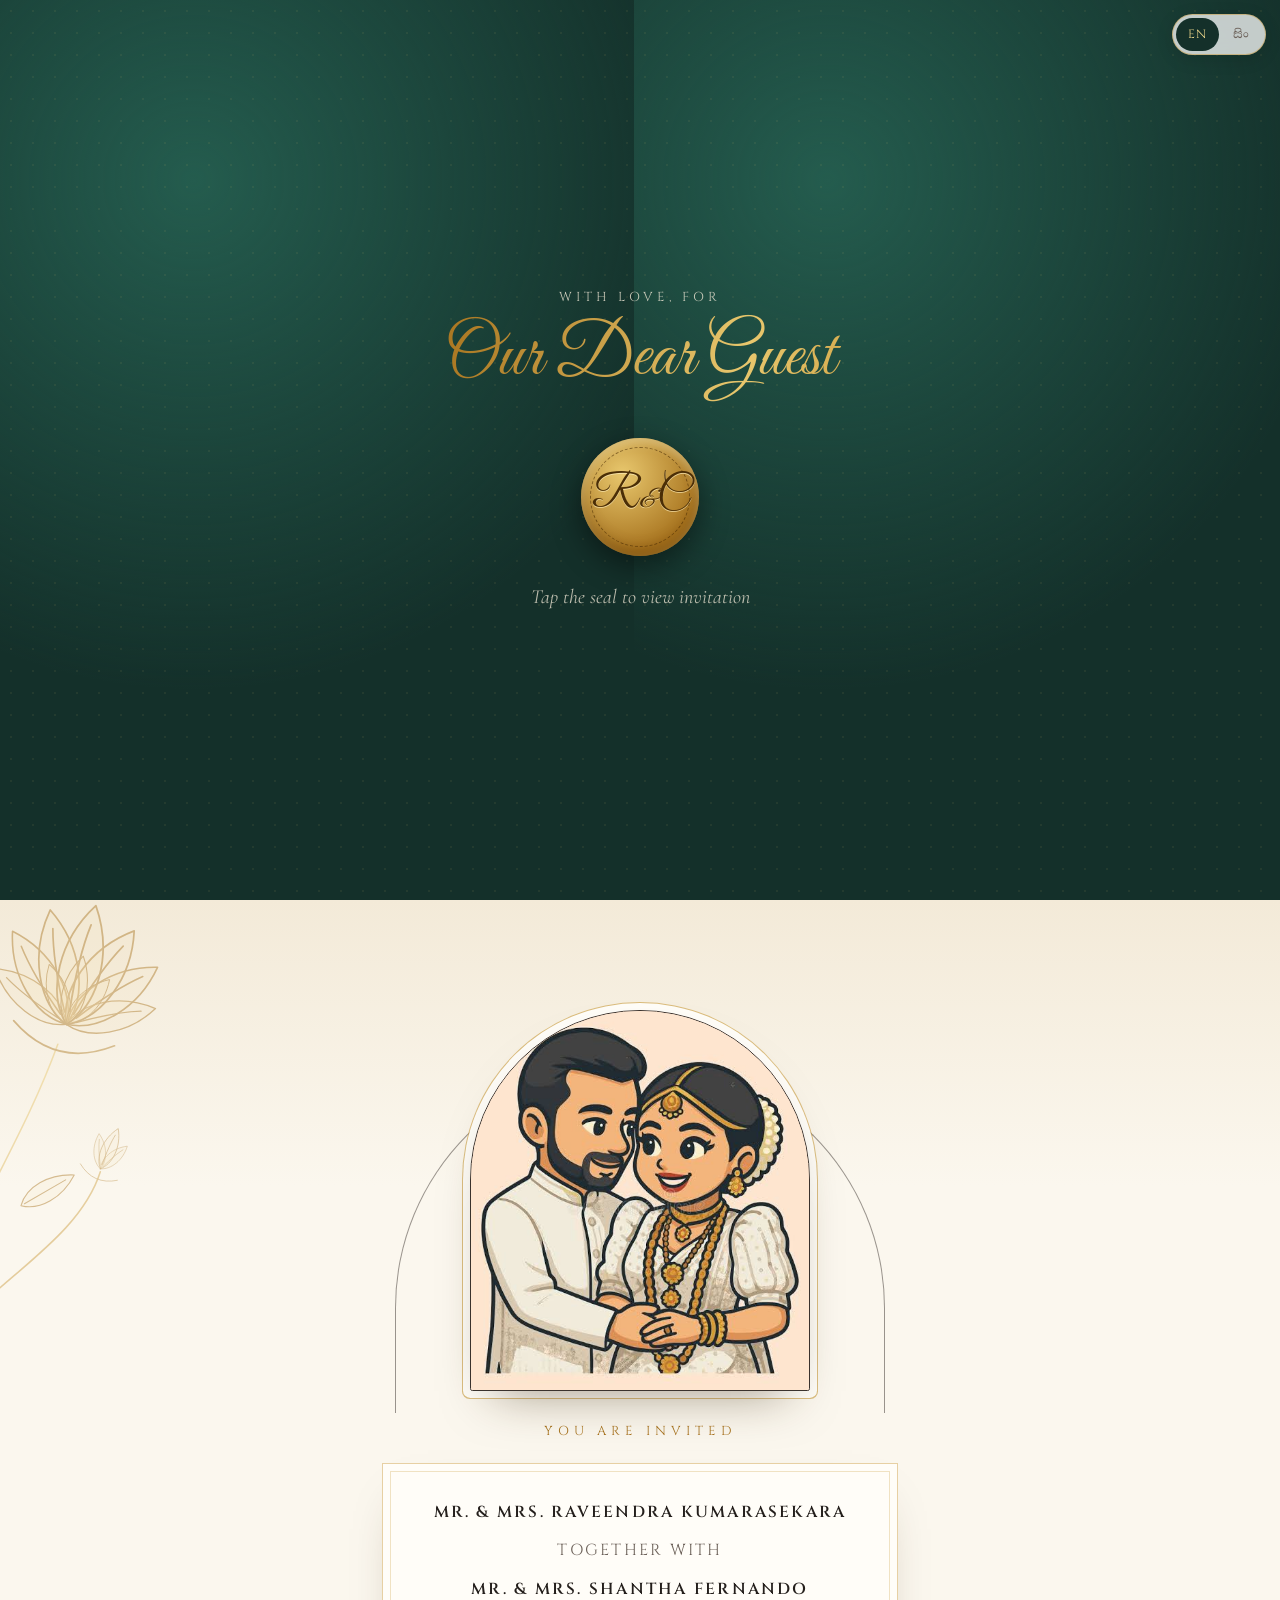
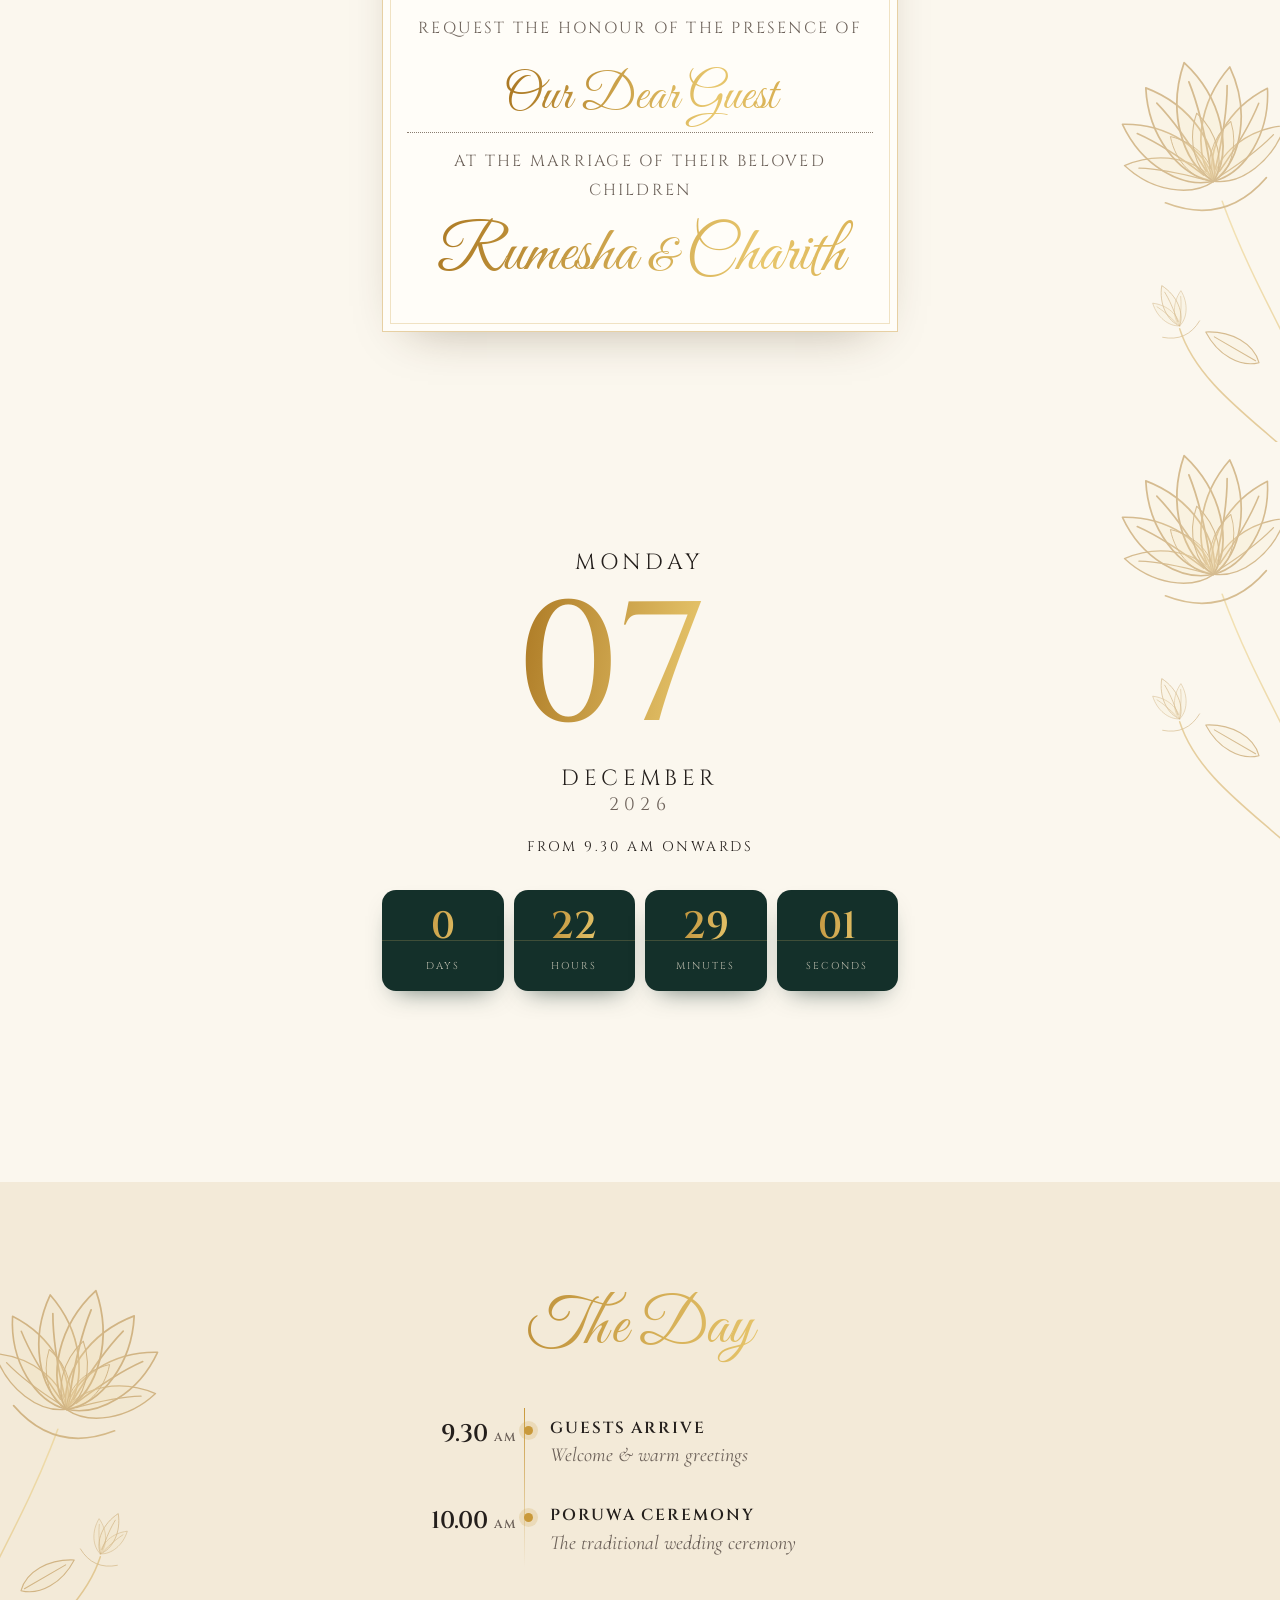
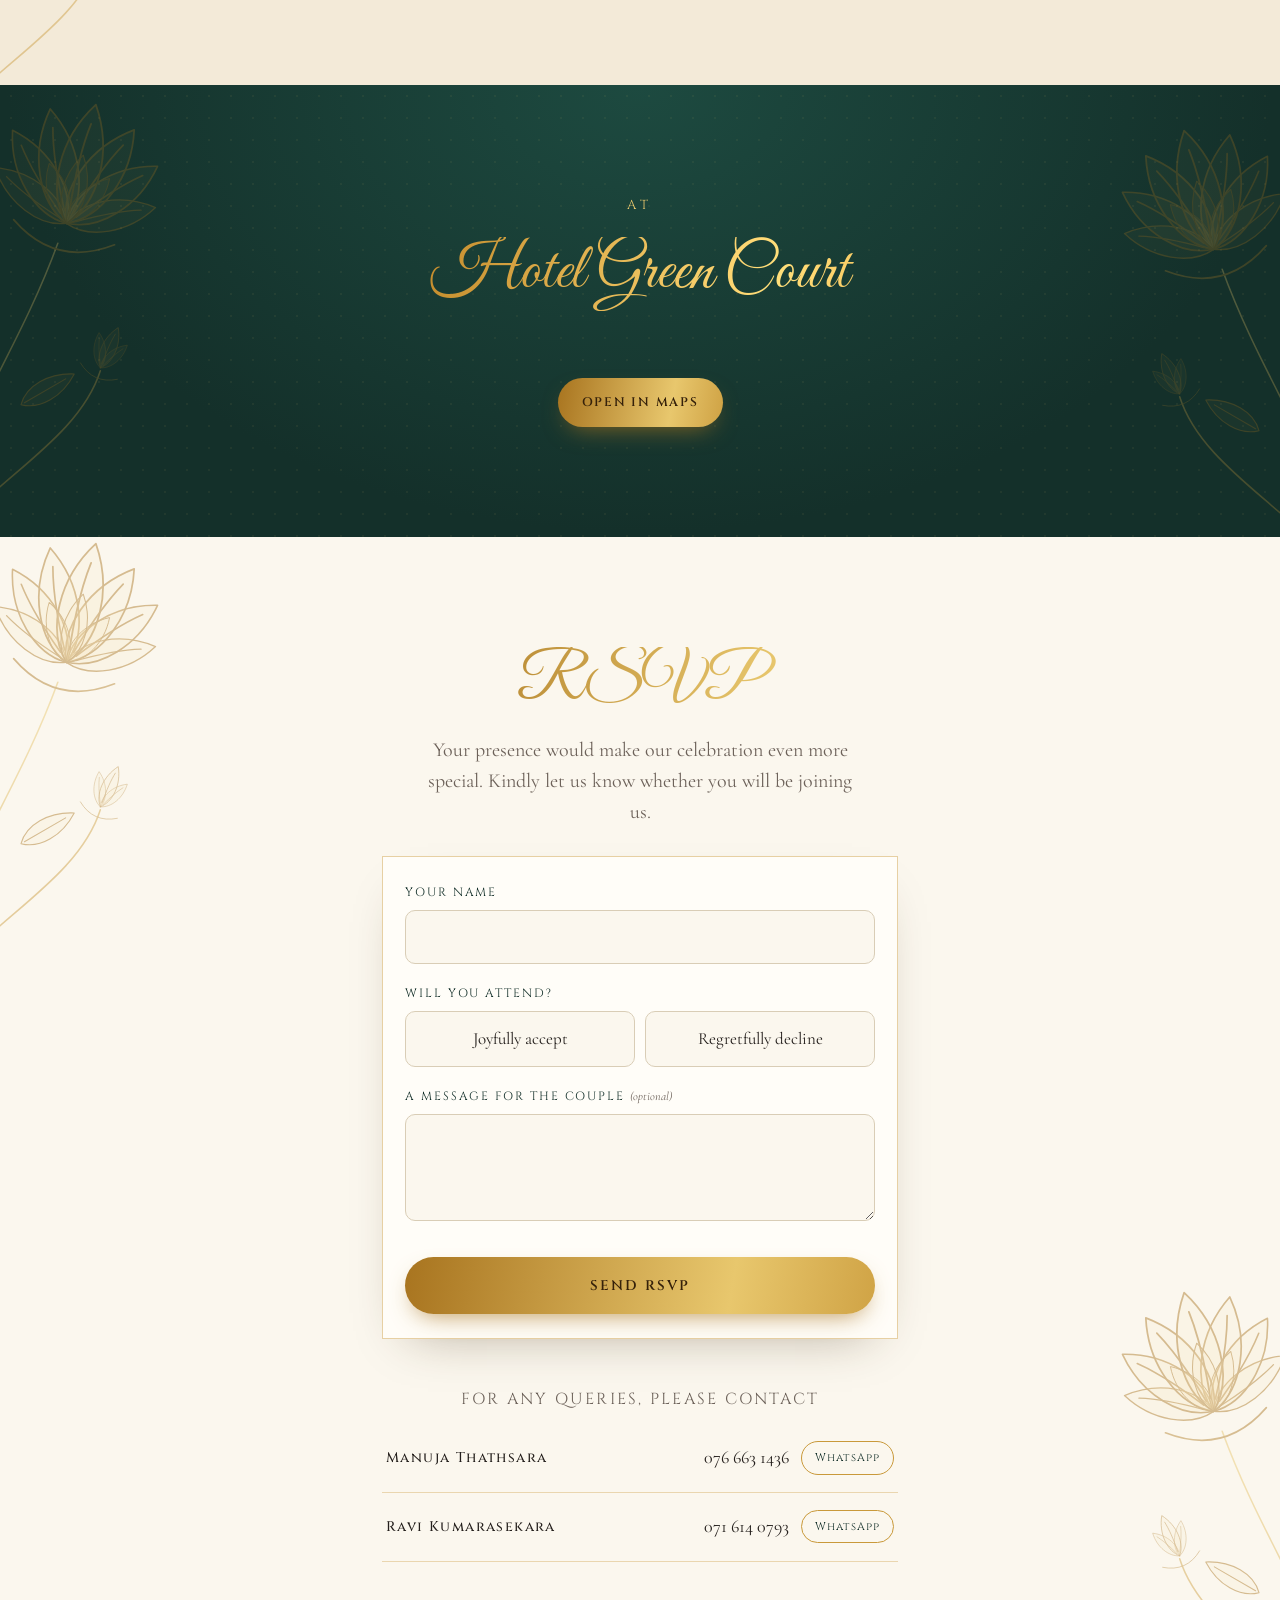
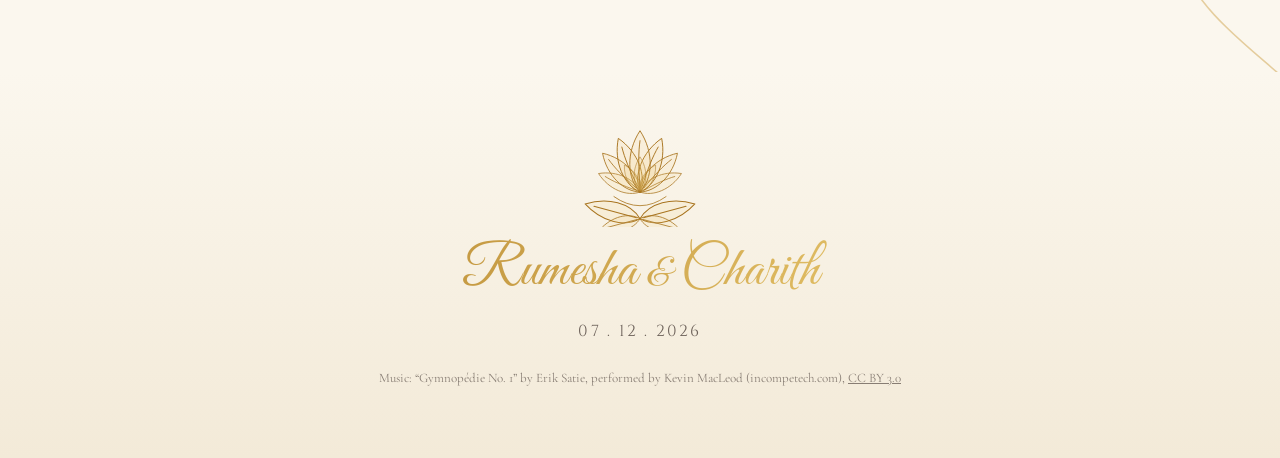
==== commit 0d5b34e7: "Use supplied couple photo, add lotus backgrounds and music, copy tweaks - Couple image: images.jfif " ====
--- a/index.html
+++ b/index.html
@@ -59,10 +59,12 @@
 
 <!-- ============ INVITATION ============ -->
 <section class="invite" id="invite">
+  <svg class="deco tl" viewBox="0 0 240 320" aria-hidden="true"></svg>
+  <svg class="deco br flip" viewBox="0 0 240 320" aria-hidden="true"></svg>
   <div class="wrap narrow">
     <div class="couple-stage reveal">
       <div class="couple-arc"></div>
-      <svg class="couple" viewBox="0 0 320 430" id="couple" aria-label="Illustration of the couple"></svg>
+      <div class="couple-frame"><img class="couple" src="assets/couple.jpg" alt="Illustration of Rumesha and Charith" width="554" height="554"></div>
     </div>
 
     <p class="kicker reveal" data-i18n="inv_title">You are invited</p>
@@ -85,6 +87,7 @@
 
 <!-- ============ DATE + COUNTDOWN ============ -->
 <section class="when" id="when">
+  <svg class="deco tr flip" viewBox="0 0 240 320" aria-hidden="true"></svg>
   <div class="wrap narrow">
     <div class="datebox reveal">
       <span class="dow" data-i18n="dow">Monday</span>
@@ -111,6 +114,7 @@
 
 <!-- ============ SCHEDULE ============ -->
 <section class="schedule" id="schedule">
+  <svg class="deco bl" viewBox="0 0 240 320" aria-hidden="true"></svg>
   <div class="wrap narrow">
     <h2 class="h2 reveal" data-i18n="sch_title">The Day</h2>
     <div class="timeline">
@@ -128,6 +132,8 @@
 
 <!-- ============ VENUE ============ -->
 <section class="venue" id="venue">
+  <svg class="deco tl" viewBox="0 0 240 320" aria-hidden="true"></svg>
+  <svg class="deco br flip" viewBox="0 0 240 320" aria-hidden="true"></svg>
   <div class="wrap narrow">
     <p class="kicker light reveal" data-i18n="at">At</p>
     <h2 class="h2 light reveal" data-i18n="venue">Hotel Green Court</h2>
@@ -140,6 +146,8 @@
 
 <!-- ============ RSVP ============ -->
 <section class="rsvp" id="rsvp">
+  <svg class="deco tl" viewBox="0 0 240 320" aria-hidden="true"></svg>
+  <svg class="deco br flip" viewBox="0 0 240 320" aria-hidden="true"></svg>
   <div class="wrap narrow">
     <h2 class="h2 reveal" data-i18n="rsvp_title">RSVP</h2>
     <p class="lead reveal" data-i18n="rsvp_lead">We would be delighted to celebrate with you. Kindly let us know if you can join us.</p>
@@ -170,11 +178,6 @@
       </fieldset>
 
       <label class="field">
-        <span data-i18n="f_diet">Dietary requirements <em>(optional)</em></span>
-        <input type="text" name="diet" maxlength="150">
-      </label>
-
-      <label class="field">
         <span data-i18n="f_msg">A message for the couple <em>(optional)</em></span>
         <textarea name="message" rows="3" maxlength="500"></textarea>
       </label>
@@ -208,7 +211,13 @@
   <svg class="orn" id="footLotus" viewBox="0 0 240 150" aria-hidden="true"></svg>
   <p class="script foot-names"><span data-i18n="n_bride">Rumesha</span> <em data-i18n="amp">&amp;</em> <span data-i18n="n_groom">Charith</span></p>
   <p class="caps soft">07 . 12 . 2026</p>
+  <p class="credit">Music: “Gymnopédie No. 1” by Erik Satie, performed by Kevin MacLeod (incompetech.com), <a href="https://creativecommons.org/licenses/by/3.0/" target="_blank" rel="noopener">CC BY 3.0</a></p>
 </footer>
+
+<audio id="bgm" src="assets/music.mp3" loop preload="none"></audio>
+<button id="musicBtn" class="music" aria-label="Music on/off" hidden>
+  <svg viewBox="0 0 24 24" aria-hidden="true"><path class="note" d="M9 18V6l10-2v12"/><circle class="note" cx="6.5" cy="18" r="2.5"/><circle class="note" cx="16.5" cy="16" r="2.5"/><path class="slash" d="M3 3l18 18"/></svg>
+</button>
 
 </main>
 
--- a/css/style.css
+++ b/css/style.css
@@ -101,7 +101,8 @@
 /* ================= SECTIONS ================= */
 .wrap{max-width:980px;margin:0 auto;padding:0 22px}
 .wrap.narrow{max-width:560px;text-align:center}
-section{position:relative;z-index:6;padding:84px 0}
+section{position:relative;z-index:6;padding:84px 0;overflow:hidden}
+section>.wrap{position:relative;z-index:1}
 .reveal{opacity:0;transform:translateY(34px);transition:opacity 1s var(--ease),transform 1s var(--ease)}
 .reveal.in{opacity:1;transform:none}
 .kicker{font-family:var(--caps);letter-spacing:.38em;text-transform:uppercase;font-size:13px;color:var(--gold1);margin-bottom:22px}
@@ -116,12 +117,14 @@
 
 /* invite */
 .invite{background:linear-gradient(var(--cream),var(--ivory) 25%)}
-.couple-stage{position:relative;width:min(78vw,330px);margin:0 auto 26px}
-.couple-arc{position:absolute;left:-20%;right:-20%;bottom:-2%;height:78%;border:1.2px solid #3a322d;border-radius:999px 999px 0 0;border-bottom:0;opacity:.55;
+.couple-stage{position:relative;width:min(78vw,340px);margin:0 auto 30px}
+.couple-arc{position:absolute;left:-22%;right:-22%;bottom:-6%;height:92%;border:1.2px solid #3a322d;border-radius:999px 999px 0 0;border-bottom:0;opacity:.5;
   transform:scaleX(.6);transition:transform 1.6s var(--ease)}
 .couple-stage.in .couple-arc{transform:none}
-.couple{position:relative;width:100%;height:auto;overflow:visible;animation:bob 5s ease-in-out infinite}
-@keyframes bob{50%{transform:translateY(-6px)}}
+.couple-frame{position:relative;border-radius:999px 999px 14px 14px;overflow:hidden;border:1.5px solid #3a322d;background:#fbe3d3;
+  box-shadow:0 24px 50px -24px rgba(60,40,10,.5),0 0 0 7px #fffdf8,0 0 0 8px rgba(201,153,58,.6)}
+.couple{display:block;width:100%;height:auto;aspect-ratio:1/1.12;object-fit:cover;object-position:50% 40%;animation:zoomy 9s ease-in-out infinite alternate}
+@keyframes zoomy{to{transform:scale(1.06)}}
 .card{background:#fffdf8;border:1px solid rgba(201,153,58,.45);padding:34px 24px 36px;position:relative;
   box-shadow:0 20px 50px -28px rgba(60,40,10,.4)}
 .card::before{content:"";position:absolute;inset:7px;border:1px solid rgba(201,153,58,.28);pointer-events:none}
@@ -233,3 +236,22 @@
   .reveal{opacity:1;transform:none}
   html{scroll-behavior:auto}
 }
+
+/* decorative lotus (like the printed card) */
+.deco{position:absolute;width:min(62vw,300px);height:auto;opacity:.38;pointer-events:none;z-index:0;overflow:visible;animation:sway 9s ease-in-out infinite alternate}
+.deco.tl{left:-9%;top:-2%}.deco.tr{right:-9%;top:-2%}
+.deco.bl{left:-9%;bottom:-6%}.deco.br{right:-9%;bottom:-4%}
+.deco.flip{scale:-1 1;transform-origin:center}
+@keyframes sway{from{rotate:-2deg}to{rotate:2.5deg}}
+.venue .deco{opacity:.28}
+@media (min-width:860px){.deco{width:340px;opacity:.45}}
+
+/* music button */
+.music{position:fixed;left:14px;bottom:max(16px,env(safe-area-inset-bottom));z-index:100;width:46px;height:46px;border-radius:50%;display:grid;place-items:center;
+  background:rgba(255,255,255,.8);backdrop-filter:blur(8px);-webkit-backdrop-filter:blur(8px);border:1px solid rgba(201,153,58,.6);box-shadow:0 4px 18px rgba(0,0,0,.18)}
+.music svg{width:22px;height:22px;fill:none;stroke:var(--green);stroke-width:1.8;stroke-linecap:round;stroke-linejoin:round}
+.music .slash{opacity:0}.music.off .slash{opacity:1}
+.music:not(.off){animation:beat 2.4s ease-in-out infinite}
+@keyframes beat{50%{box-shadow:0 0 0 8px rgba(201,153,58,.18)}}
+body.locked .music{display:none}
+.credit{margin-top:22px;font-size:13px;color:var(--soft);opacity:.8}
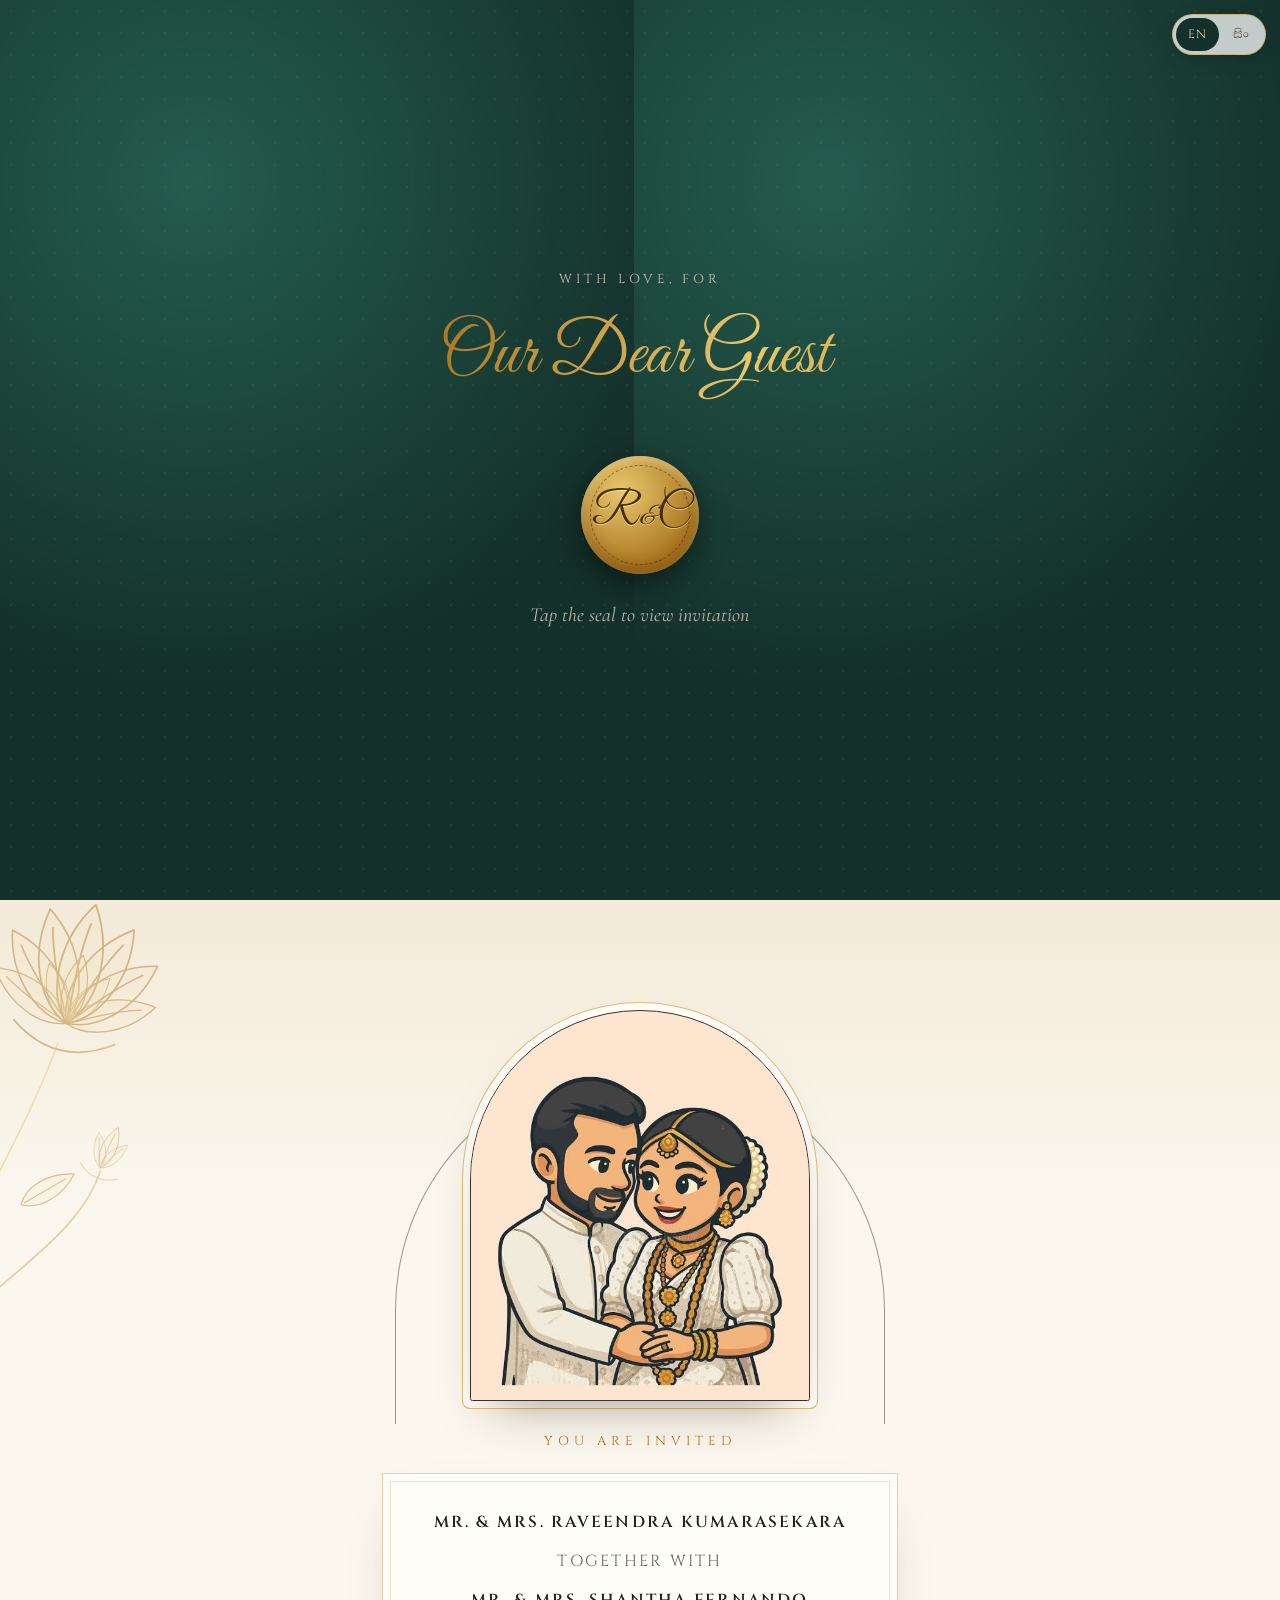
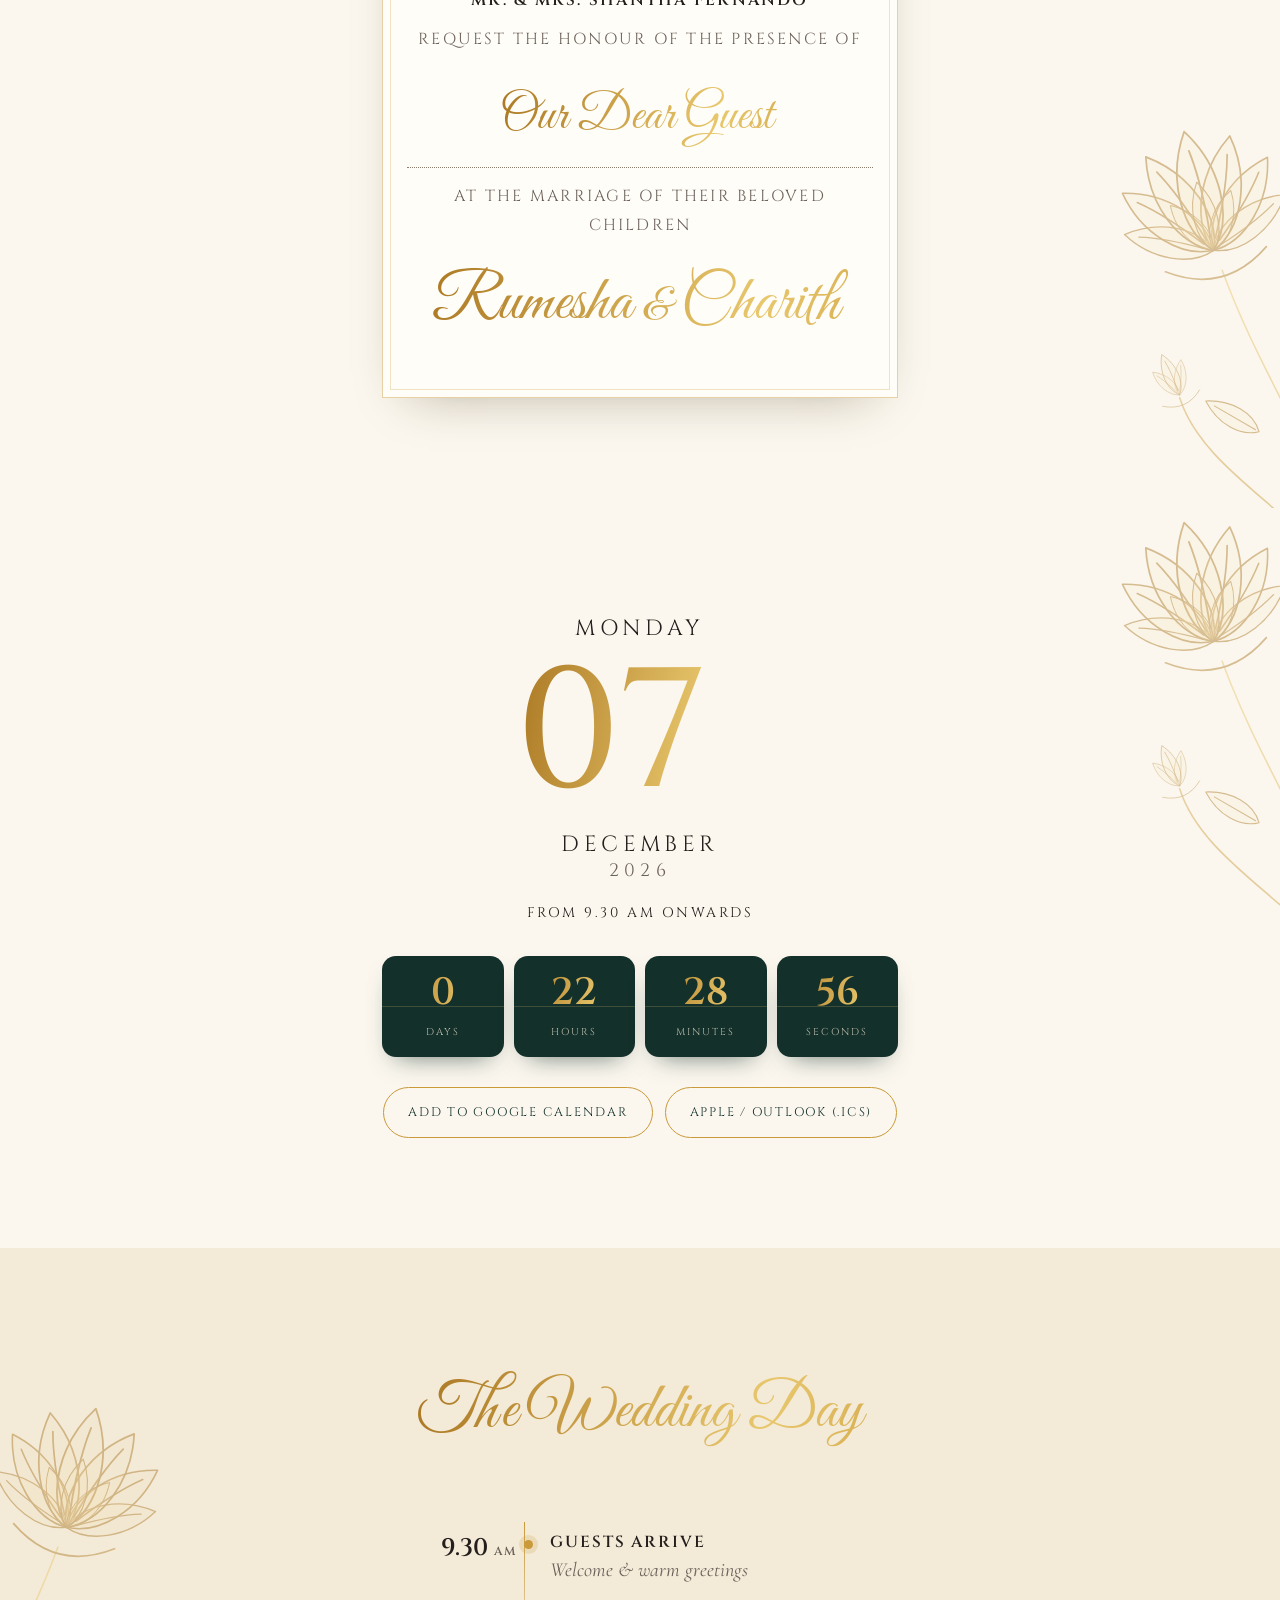
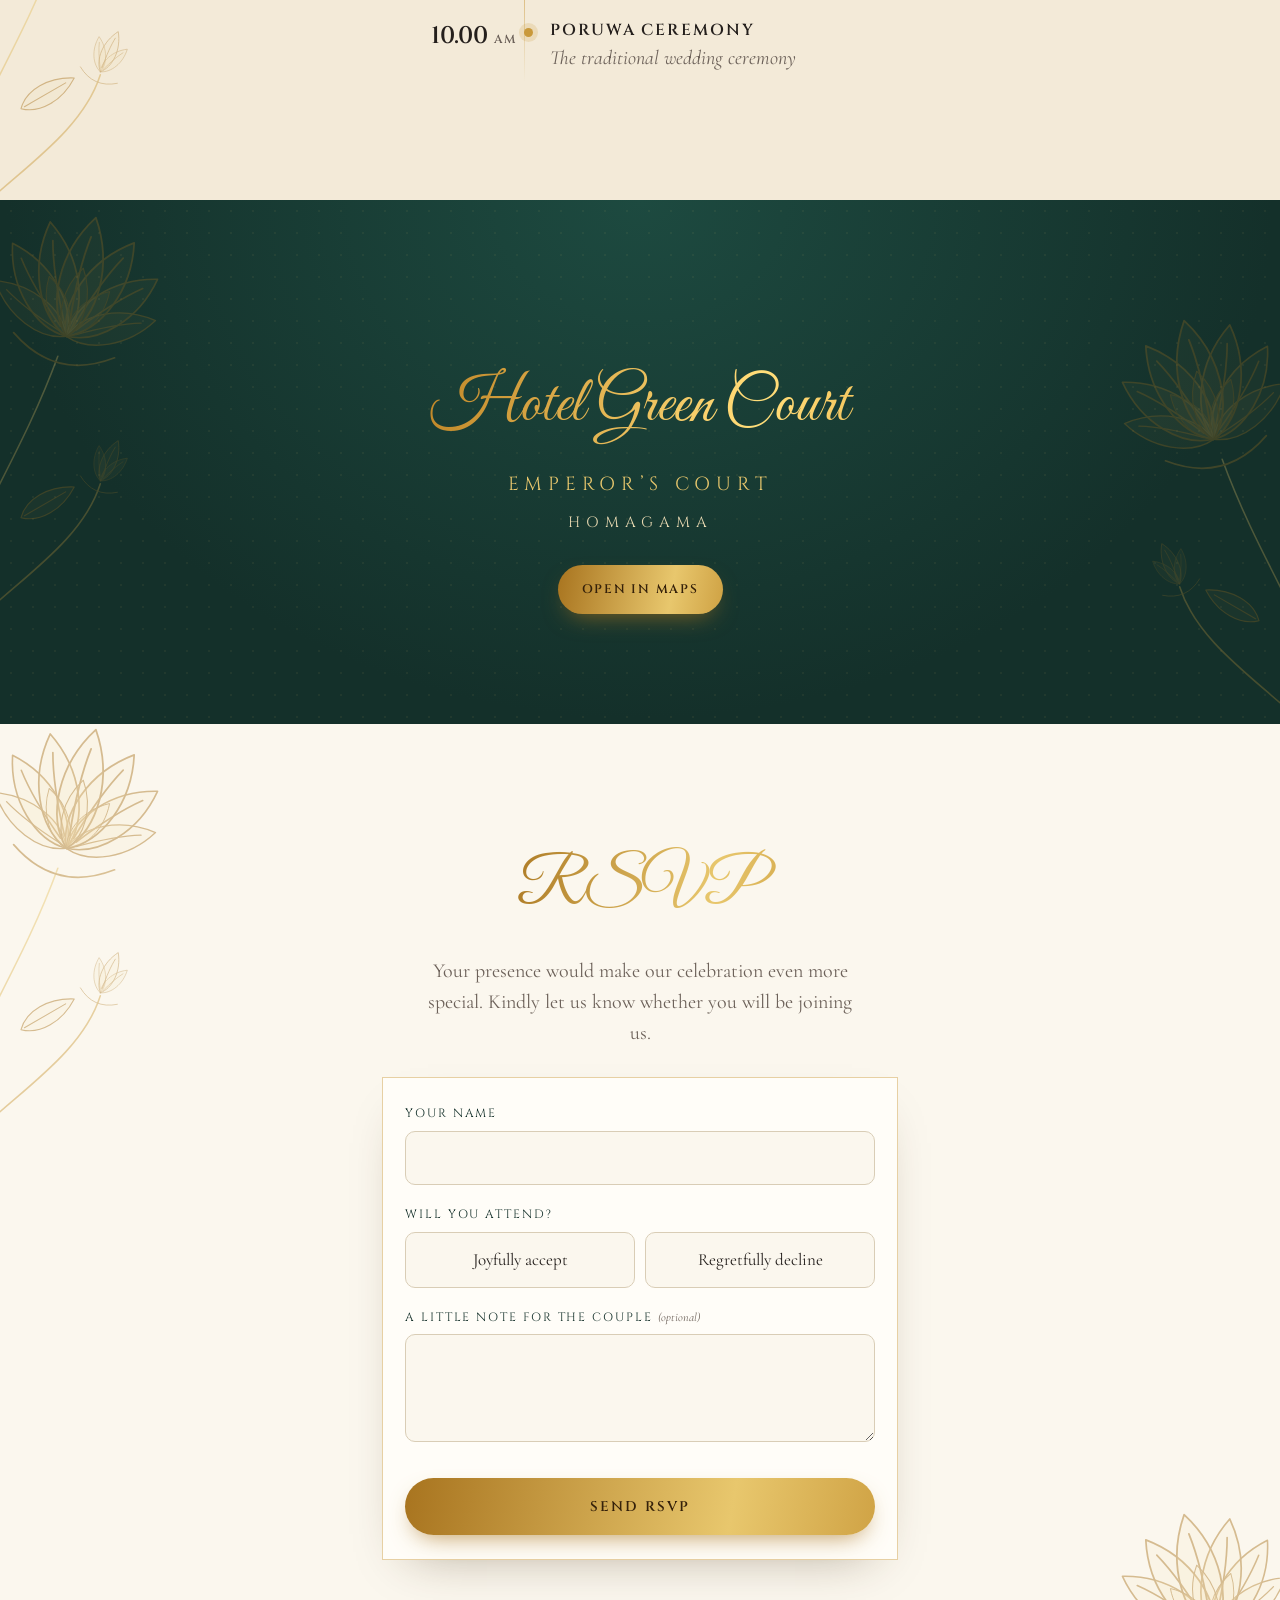
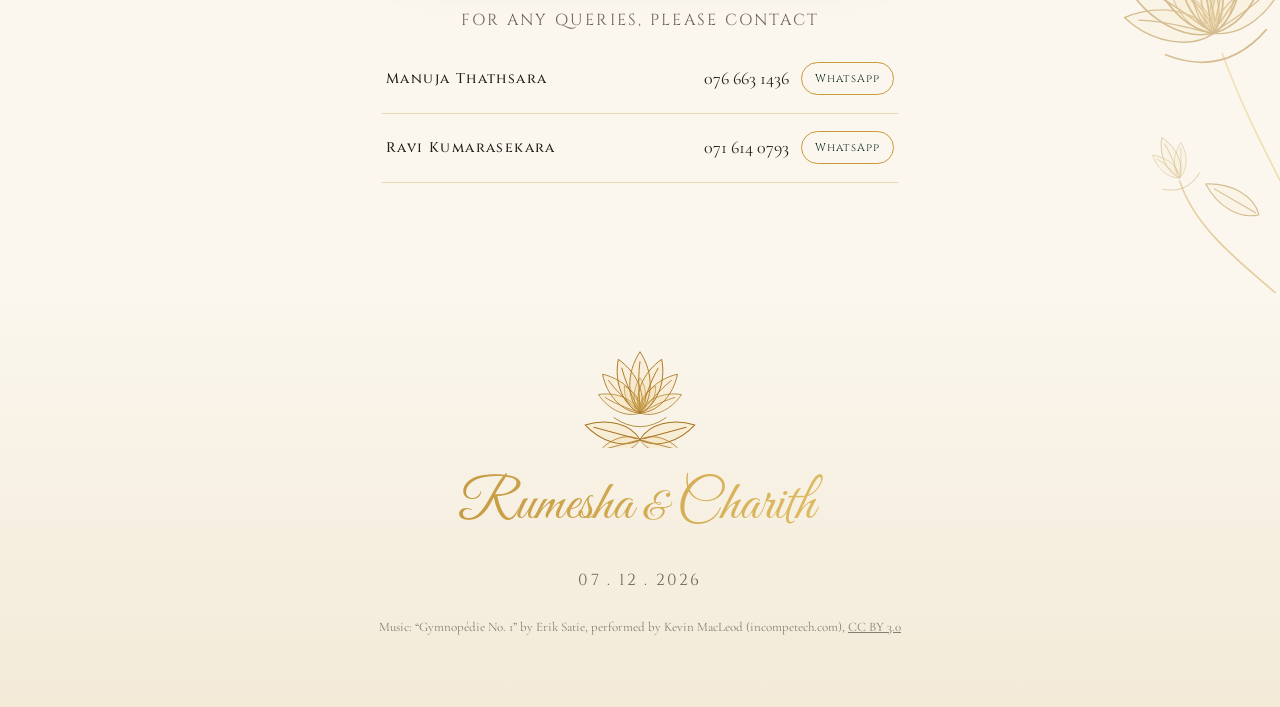
==== commit ef4861f3: "Update WhatsApp invite text, add Emperor's Court hall, wording tweaks - links.html: new WhatsApp inv" ====
--- a/index.html
+++ b/index.html
@@ -137,6 +137,7 @@
   <div class="wrap narrow">
     <p class="kicker light reveal" data-i18n="at">At</p>
     <h2 class="h2 light reveal" data-i18n="venue">Hotel Green Court</h2>
+    <p class="venue-hall reveal" data-i18n="hall">Emperor’s Court</p>
     <p class="venue-sub reveal" data-i18n="venue_sub">Homagama</p>
     <div class="btnrow reveal">
       <a class="btn gold" target="_blank" rel="noopener" href="https://www.google.com/maps/search/?api=1&query=Hotel+Green+Court+Homagama" data-i18n="map">Open in Maps</a>
--- a/css/style.css
+++ b/css/style.css
@@ -23,7 +23,7 @@
   color:transparent;-webkit-text-fill-color:transparent;animation:shimmer 7s linear infinite;
 }
 @keyframes shimmer{to{background-position:-220% 0}}
-.script{font-family:var(--script);font-weight:400;line-height:1.1;padding:.08em .1em}
+.script{font-family:var(--script);font-weight:400;line-height:1.25;padding:.22em .35em .28em .22em}
 [lang=si] .script{font-family:'Noto Serif Sinhala',serif;font-weight:700;letter-spacing:0}
 
 #petals{position:fixed;inset:0;width:100%;height:100%;pointer-events:none;z-index:5}
@@ -75,7 +75,7 @@
 .arch-content{position:absolute;left:0;right:0;bottom:0;top:0;padding:0 7% 12% 7%;display:flex;flex-direction:column;justify-content:flex-end;text-align:right}
 .eyebrow{font-family:var(--caps);font-size:clamp(9px,2.5vw,11.5px);letter-spacing:.28em;text-transform:uppercase;color:var(--soft);margin-bottom:6px}
 .names{display:flex;flex-direction:column;align-items:flex-end;margin:4px 0 16px}
-.names .script{font-size:clamp(50px,15.5vw,82px);display:block;clip-path:inset(0 100% 0 0);transition:clip-path 1.6s var(--ease)}
+.names .script{font-size:clamp(50px,15.5vw,82px);display:block;margin:-.12em -.3em -.12em 0;clip-path:inset(0 100% 0 0);transition:clip-path 1.6s var(--ease)}
 .opened .names .n1{clip-path:inset(-10% -10% -10% 0);transition-delay:1.2s}
 .opened .names .n2{clip-path:inset(-10% -10% -10% 0);transition-delay:2s}
 [lang=si] .names .script{font-size:clamp(34px,10vw,54px)}
@@ -111,7 +111,7 @@
 [lang=si] .caps,[lang=si] .kicker,[lang=si] .eyebrow{text-transform:none;letter-spacing:.04em;font-family:'Noto Serif Sinhala',serif}
 .caps.strong{font-weight:600}
 .caps.soft{color:var(--soft);margin:10px 0}
-.h2{font-family:var(--script);font-weight:400;font-size:clamp(46px,12vw,64px);margin-bottom:14px;line-height:1.15}
+.h2{font-family:var(--script);font-weight:400;font-size:clamp(46px,12vw,64px);margin-bottom:10px;line-height:1.3;padding:.2em .3em .25em;display:inline-block}
 [lang=si] .h2{font-family:'Noto Serif Sinhala',serif;font-weight:700;font-size:clamp(32px,8vw,44px)}
 .h2.light{filter:brightness(1.12)}
 
@@ -121,10 +121,10 @@
 .couple-arc{position:absolute;left:-22%;right:-22%;bottom:-6%;height:92%;border:1.2px solid #3a322d;border-radius:999px 999px 0 0;border-bottom:0;opacity:.5;
   transform:scaleX(.6);transition:transform 1.6s var(--ease)}
 .couple-stage.in .couple-arc{transform:none}
-.couple-frame{position:relative;border-radius:999px 999px 14px 14px;overflow:hidden;border:1.5px solid #3a322d;background:#fbe3d3;
+.couple-frame{position:relative;border-radius:999px 999px 14px 14px;overflow:hidden;border:1.5px solid #3a322d;background:#fee5cf;padding-top:15%;
   box-shadow:0 24px 50px -24px rgba(60,40,10,.5),0 0 0 7px #fffdf8,0 0 0 8px rgba(201,153,58,.6)}
-.couple{display:block;width:100%;height:auto;aspect-ratio:1/1.12;object-fit:cover;object-position:50% 40%;animation:zoomy 9s ease-in-out infinite alternate}
-@keyframes zoomy{to{transform:scale(1.06)}}
+.couple{display:block;width:100%;height:auto;animation:zoomy 9s ease-in-out infinite alternate}
+@keyframes zoomy{from{transform:scale(.97)}to{transform:scale(1.02)}}
 .card{background:#fffdf8;border:1px solid rgba(201,153,58,.45);padding:34px 24px 36px;position:relative;
   box-shadow:0 20px 50px -28px rgba(60,40,10,.4)}
 .card::before{content:"";position:absolute;inset:7px;border:1px solid rgba(201,153,58,.28);pointer-events:none}
@@ -181,6 +181,8 @@
 .venue{background:radial-gradient(ellipse at 50% 0,var(--green2),var(--green) 70%);color:#f3ead8;overflow:hidden}
 .venue::before{content:"";position:absolute;inset:0;opacity:.06;background-image:radial-gradient(#e8c76d 1px,transparent 1.5px);background-size:22px 22px}
 .venue .wrap{position:relative}
+.venue-hall{font-family:var(--caps);letter-spacing:.3em;text-transform:uppercase;font-size:clamp(15px,4.4vw,19px);color:var(--gold2);margin:-4px 0 12px}
+[lang=si] .venue-hall{text-transform:none;letter-spacing:.05em}
 .venue-sub{font-family:var(--caps);letter-spacing:.4em;text-transform:uppercase;font-size:15px;margin-bottom:30px;color:#e8d9b2}
 [lang=si] .venue-sub{text-transform:none;letter-spacing:.05em}
 
@@ -238,7 +240,7 @@
 }
 
 /* decorative lotus (like the printed card) */
-.deco{position:absolute;width:min(62vw,300px);height:auto;opacity:.38;pointer-events:none;z-index:0;overflow:visible;animation:sway 9s ease-in-out infinite alternate}
+.deco{position:absolute;width:min(62vw,300px);height:auto;opacity:.3;pointer-events:none;z-index:0;overflow:visible;animation:sway 9s ease-in-out infinite alternate}
 .deco.tl{left:-9%;top:-2%}.deco.tr{right:-9%;top:-2%}
 .deco.bl{left:-9%;bottom:-6%}.deco.br{right:-9%;bottom:-4%}
 .deco.flip{scale:-1 1;transform-origin:center}
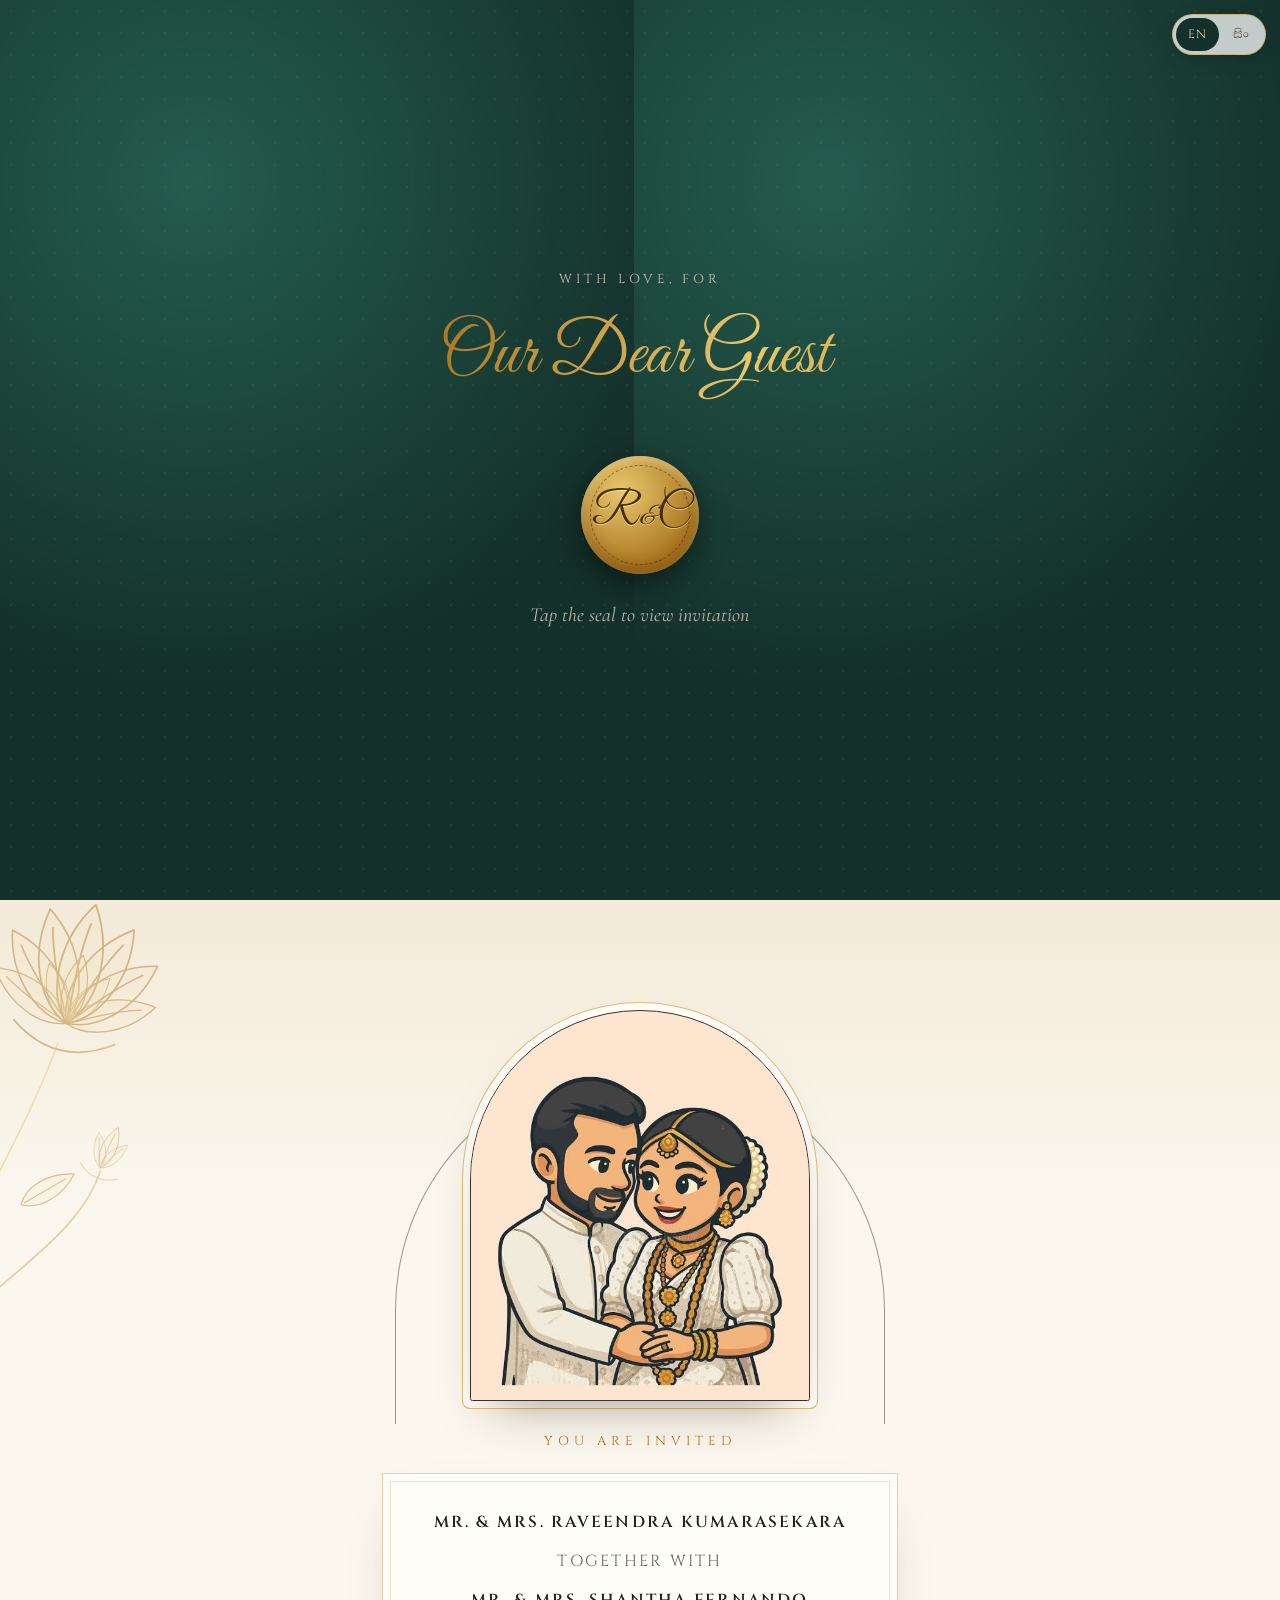
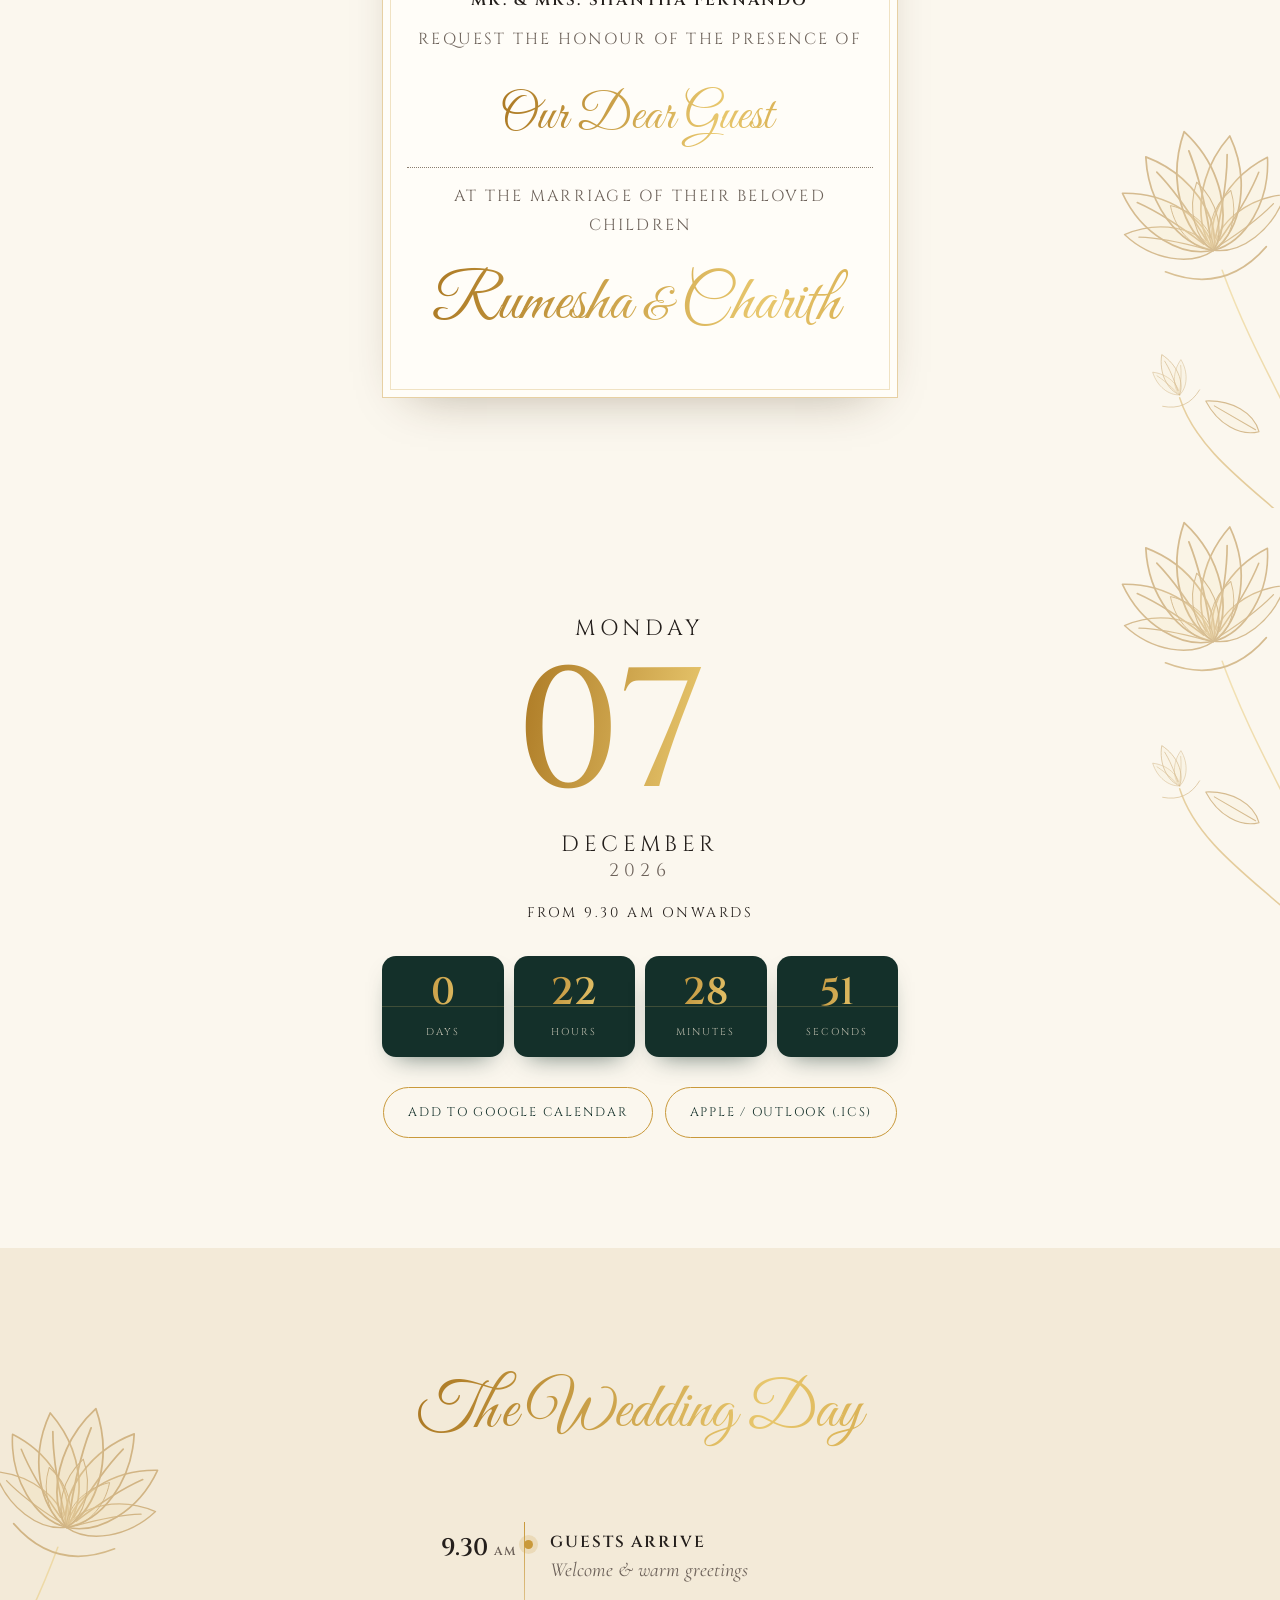
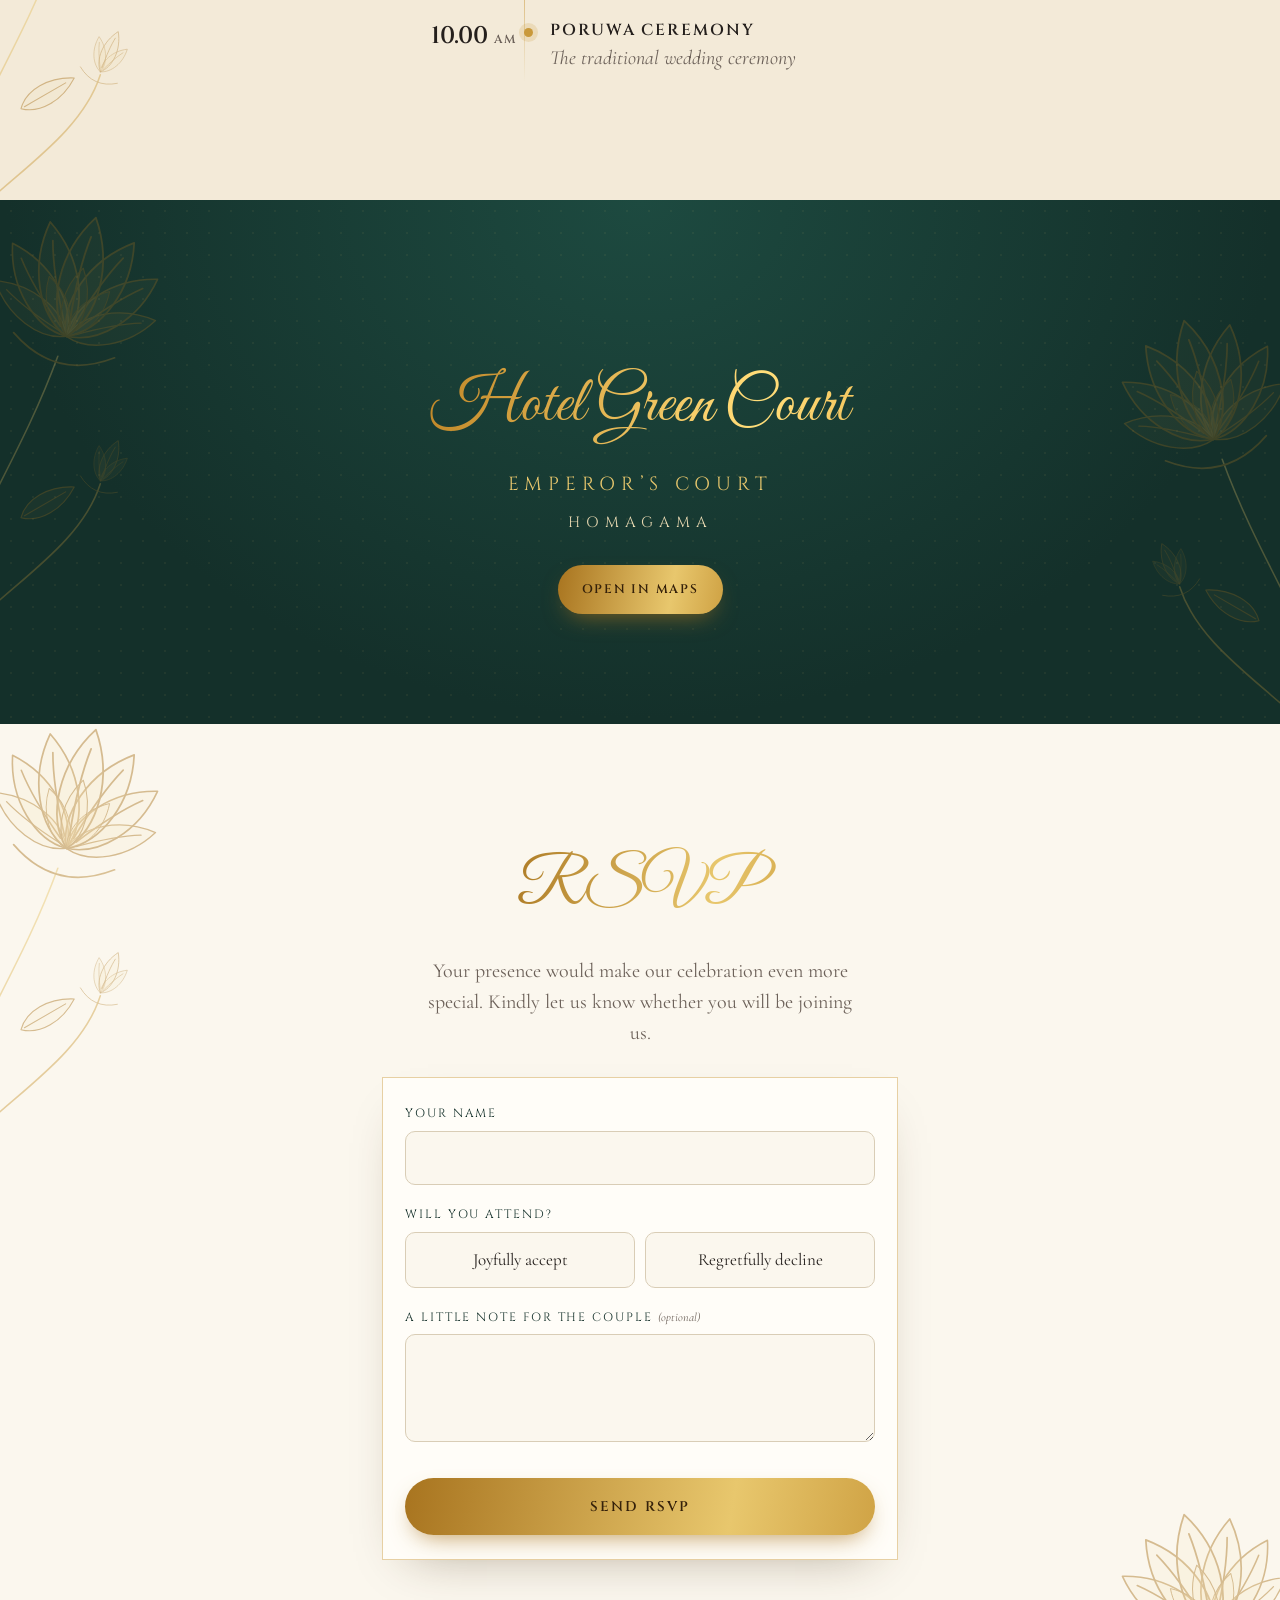
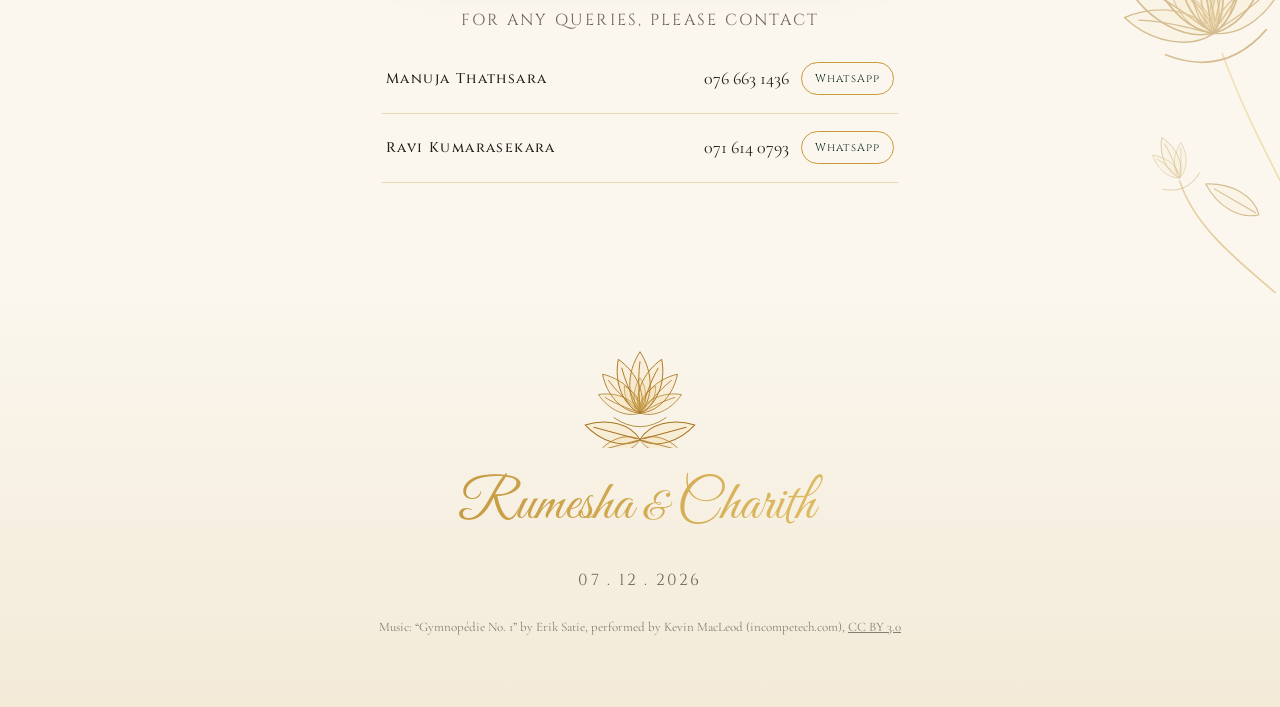
==== commit f6b65915: "Use 'The Wedding Day' as default section title in HTML too Co-Authored-By: Claude Sonnet 5.5 <norepl" ====
--- a/index.html
+++ b/index.html
@@ -116,7 +116,7 @@
 <section class="schedule" id="schedule">
   <svg class="deco bl" viewBox="0 0 240 320" aria-hidden="true"></svg>
   <div class="wrap narrow">
-    <h2 class="h2 reveal" data-i18n="sch_title">The Day</h2>
+    <h2 class="h2 reveal" data-i18n="sch_title">The Wedding Day</h2>
     <div class="timeline">
       <div class="tl-item reveal">
         <time>9.30 <small>AM</small></time>
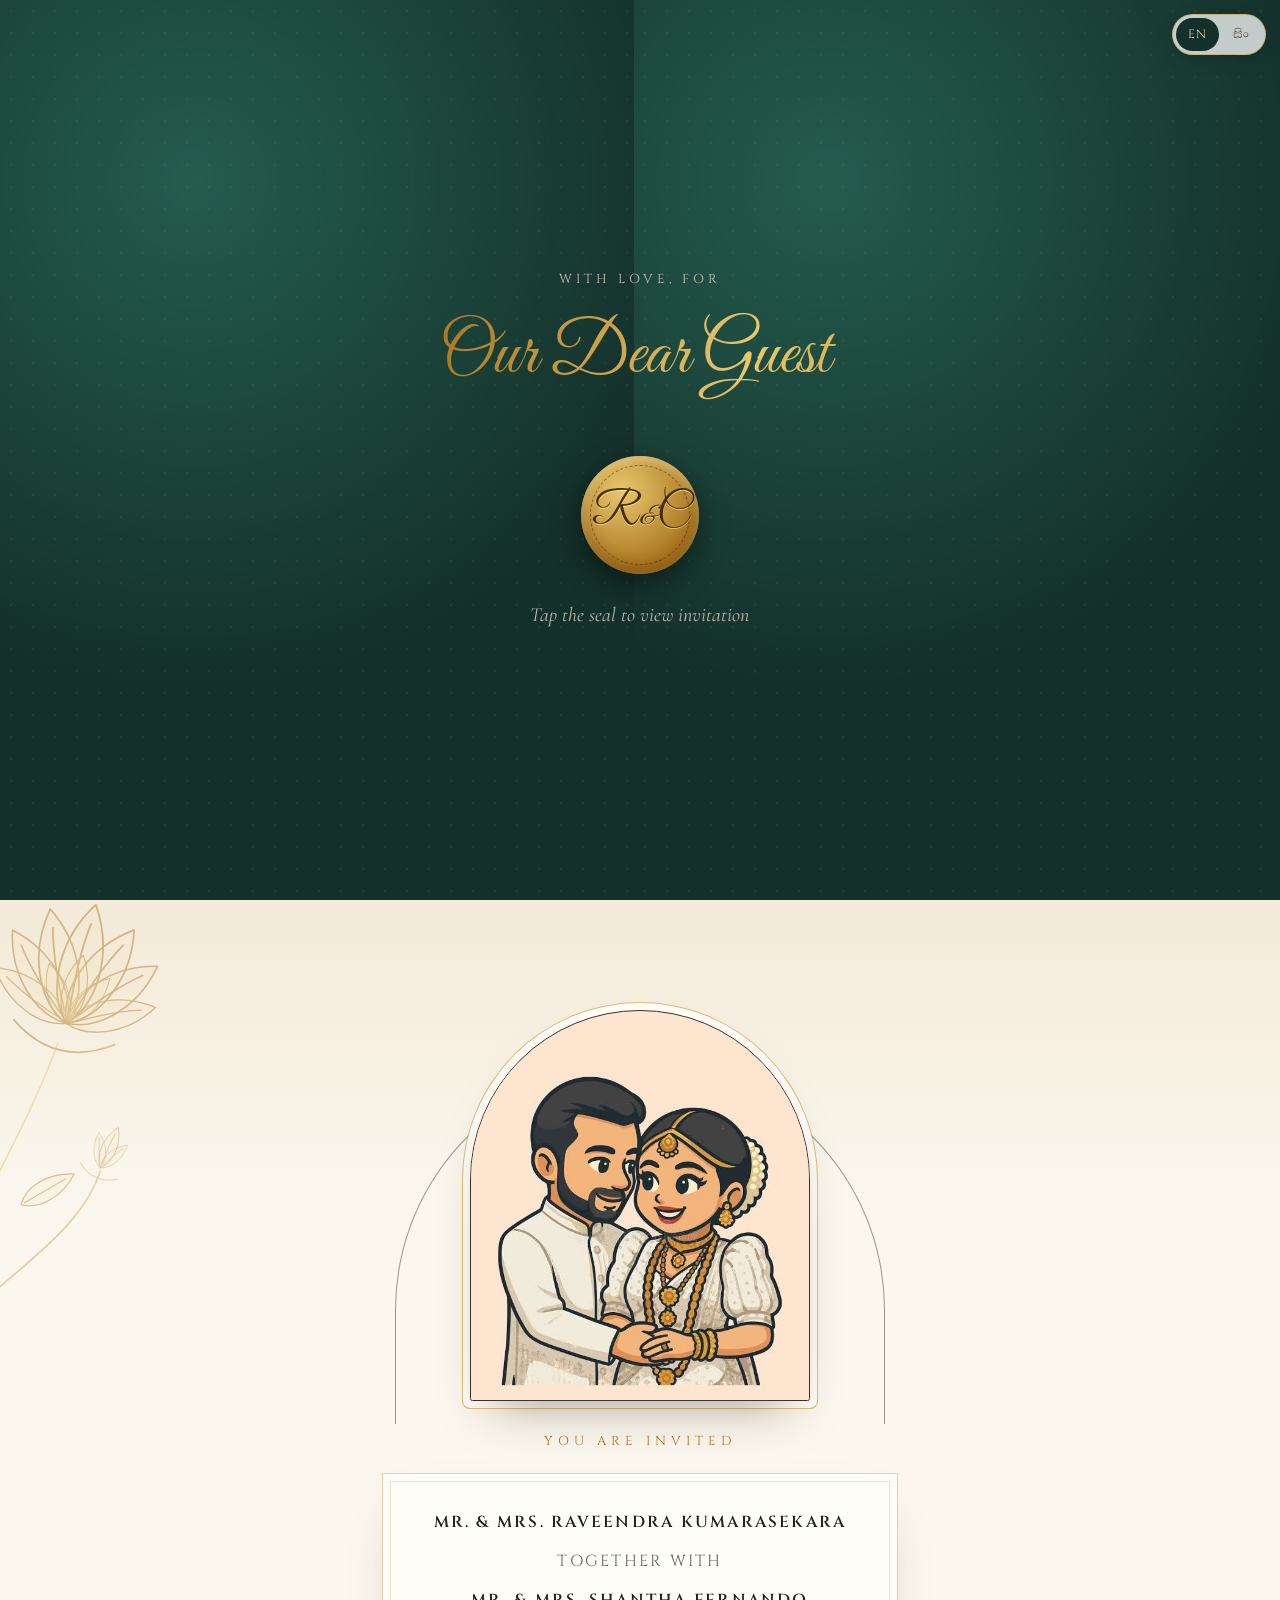
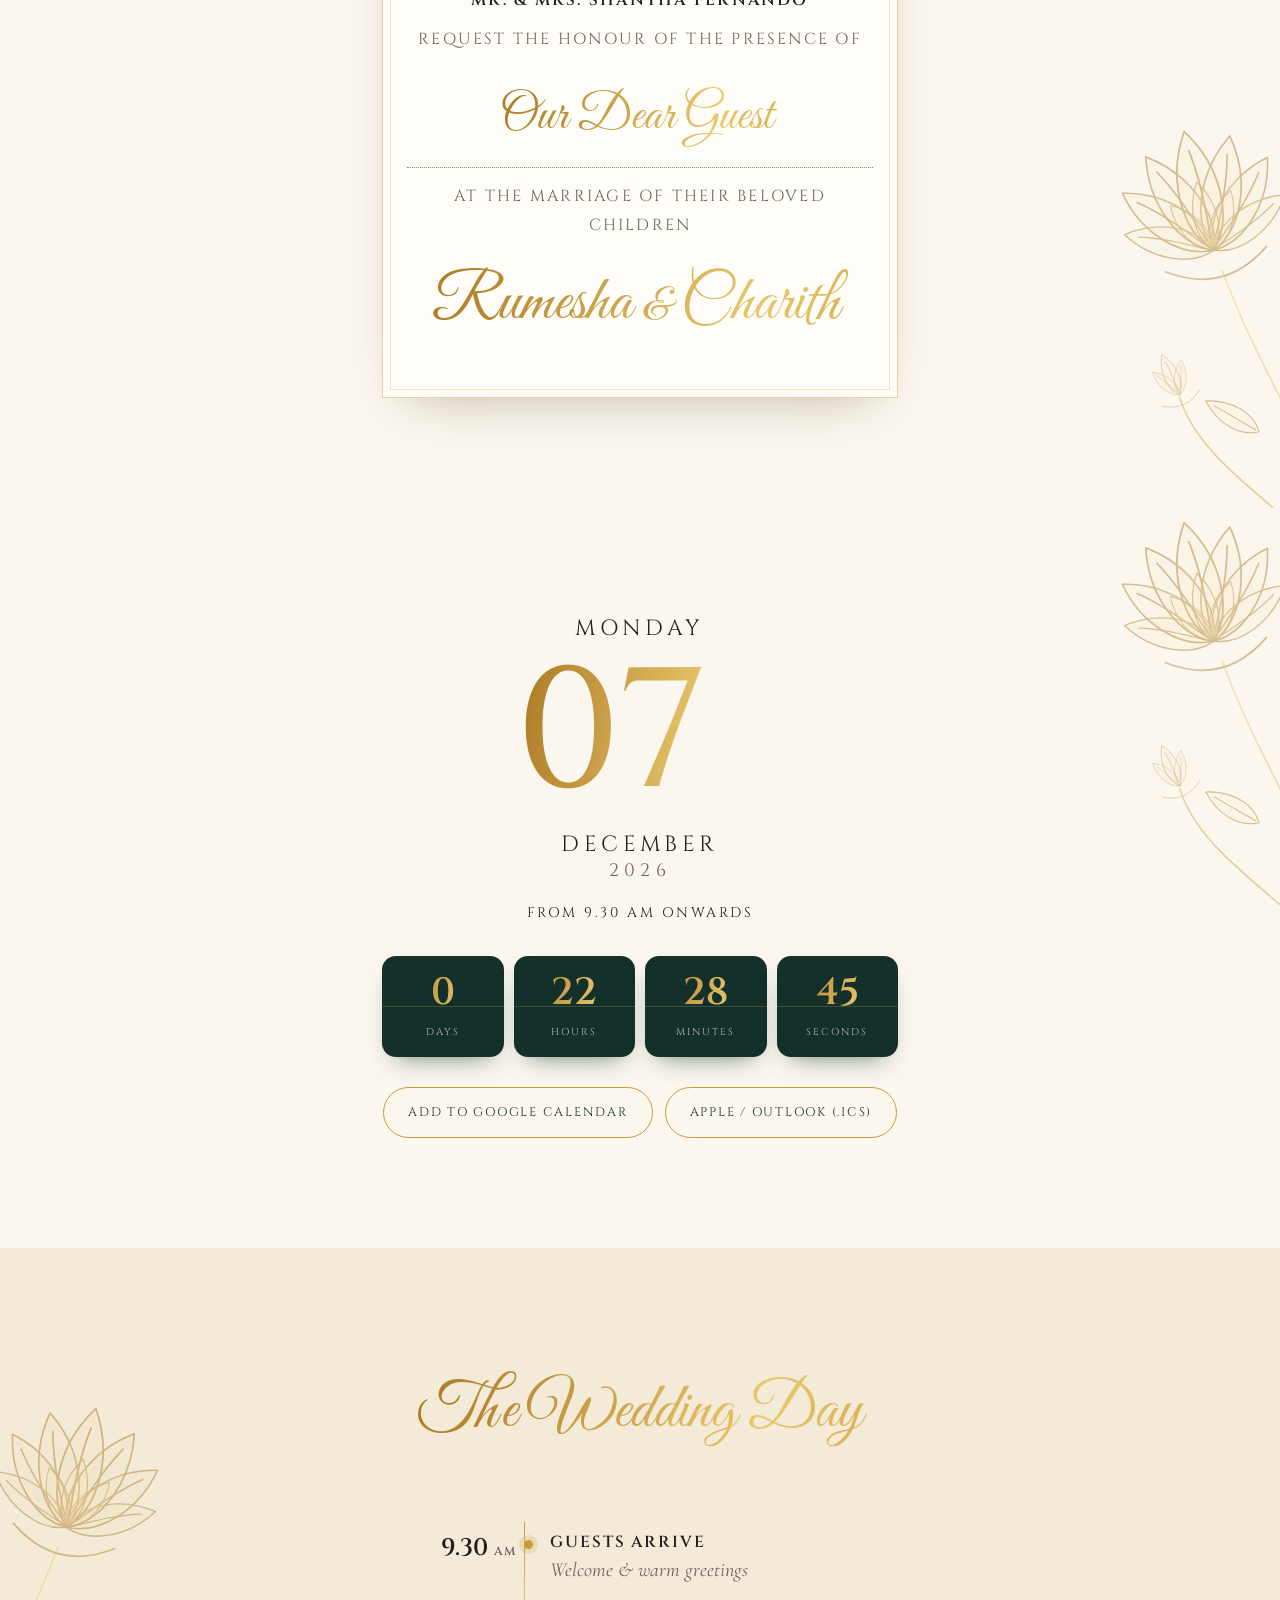
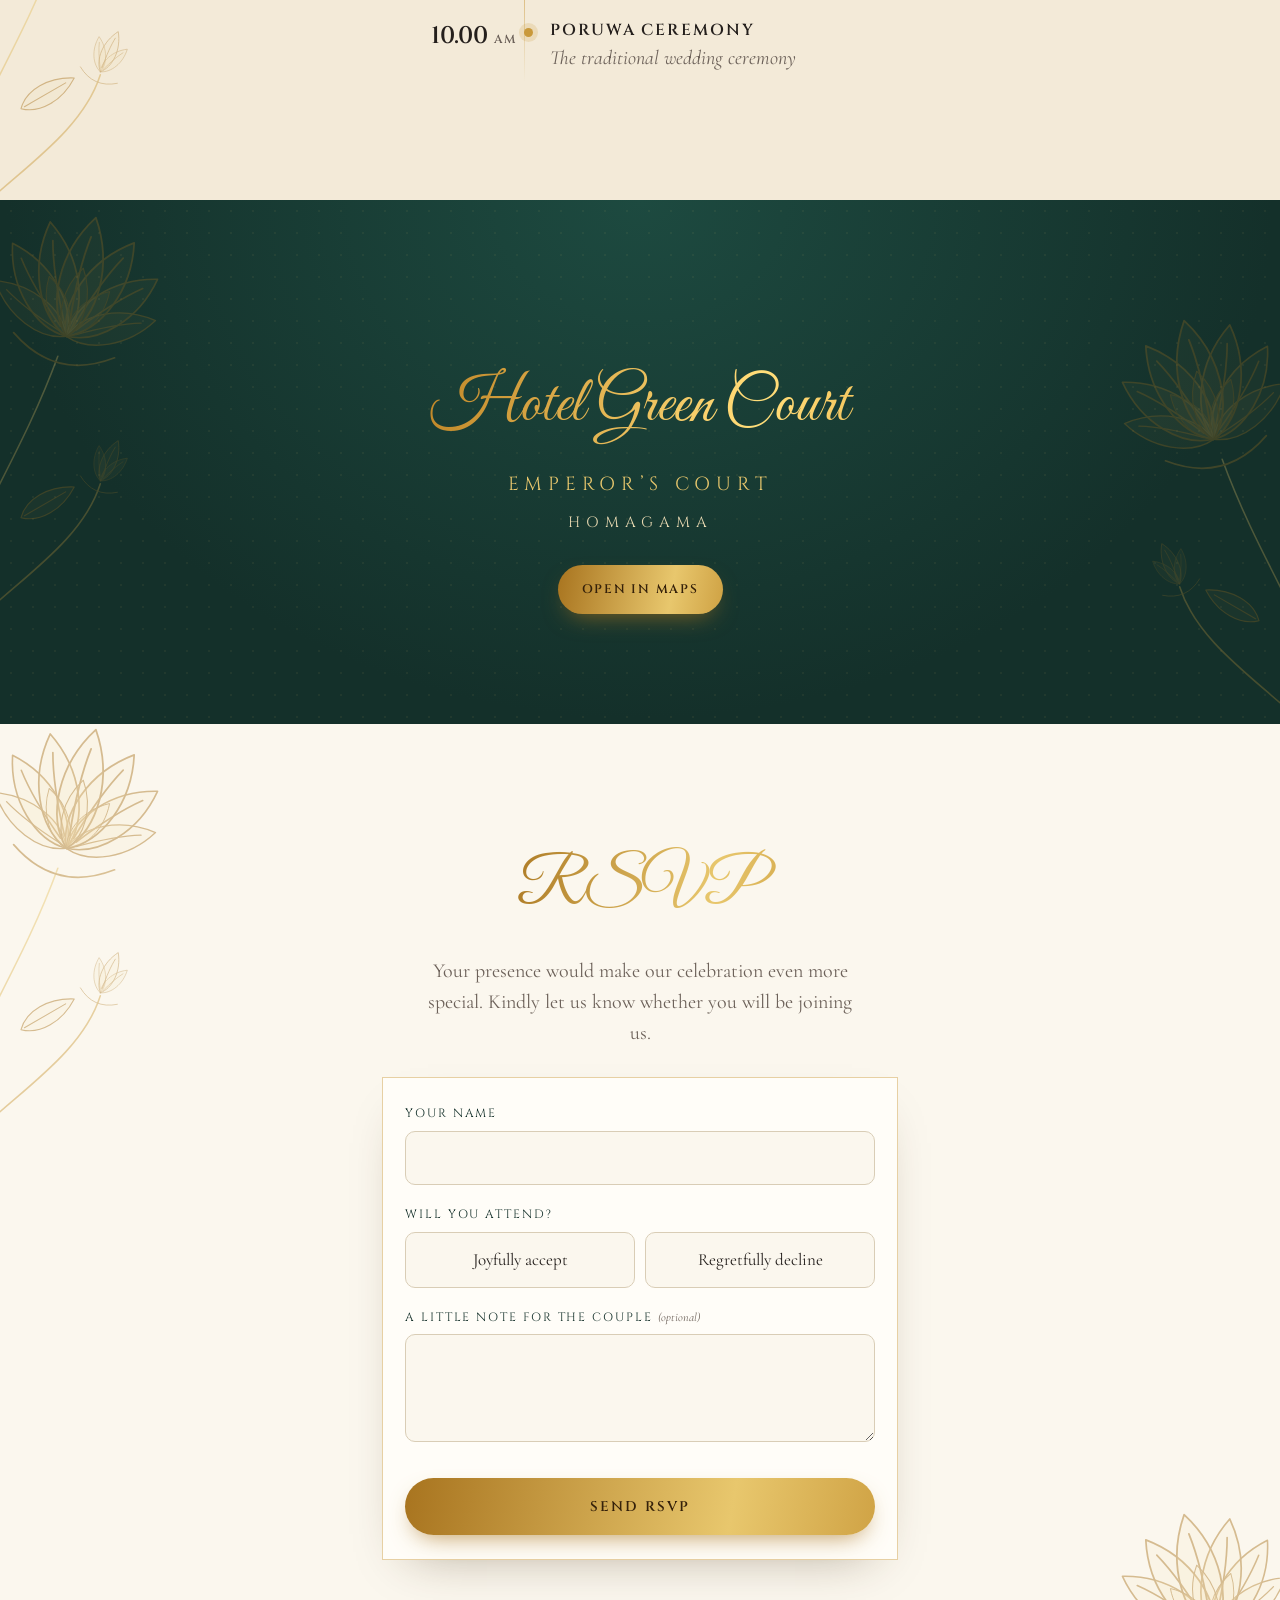
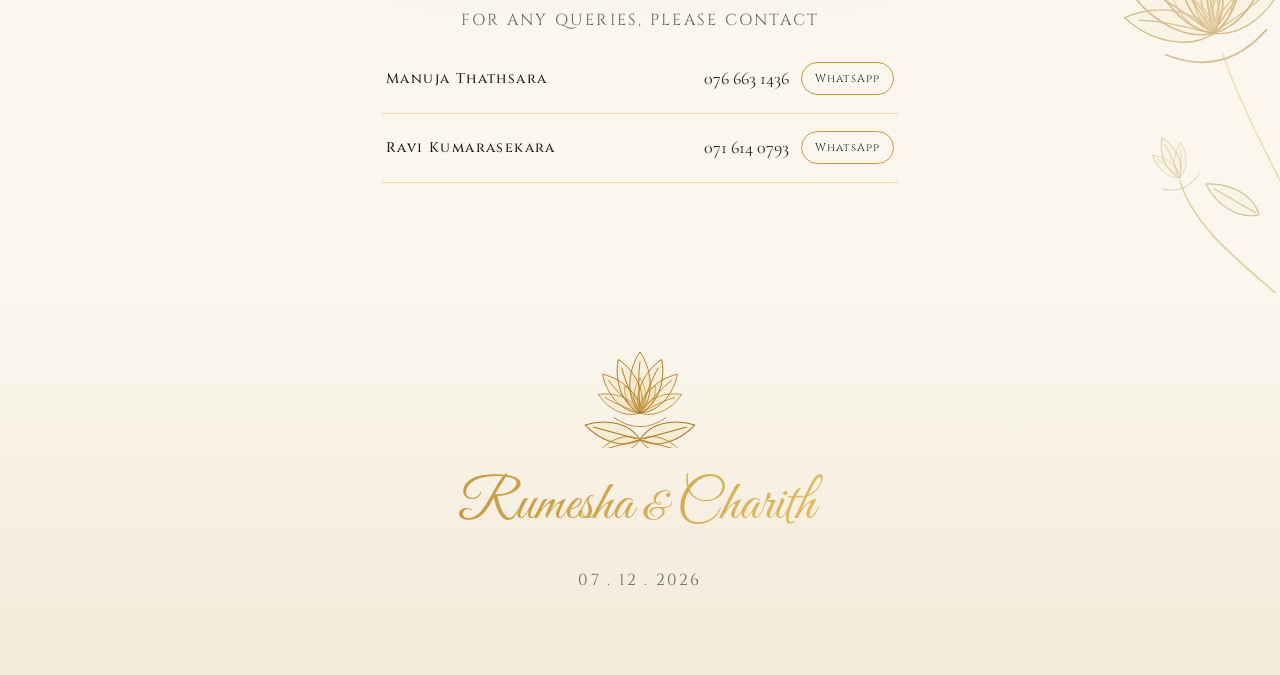
==== commit 204f46fc: "Remove music credit line from the page (kept in CREDITS.md) Co-Authored-By: Claude Sonnet 5.5 <norep" ====
--- a/index.html
+++ b/index.html
@@ -212,7 +212,6 @@
   <svg class="orn" id="footLotus" viewBox="0 0 240 150" aria-hidden="true"></svg>
   <p class="script foot-names"><span data-i18n="n_bride">Rumesha</span> <em data-i18n="amp">&amp;</em> <span data-i18n="n_groom">Charith</span></p>
   <p class="caps soft">07 . 12 . 2026</p>
-  <p class="credit">Music: “Gymnopédie No. 1” by Erik Satie, performed by Kevin MacLeod (incompetech.com), <a href="https://creativecommons.org/licenses/by/3.0/" target="_blank" rel="noopener">CC BY 3.0</a></p>
 </footer>
 
 <audio id="bgm" src="assets/music.mp3" loop preload="none"></audio>
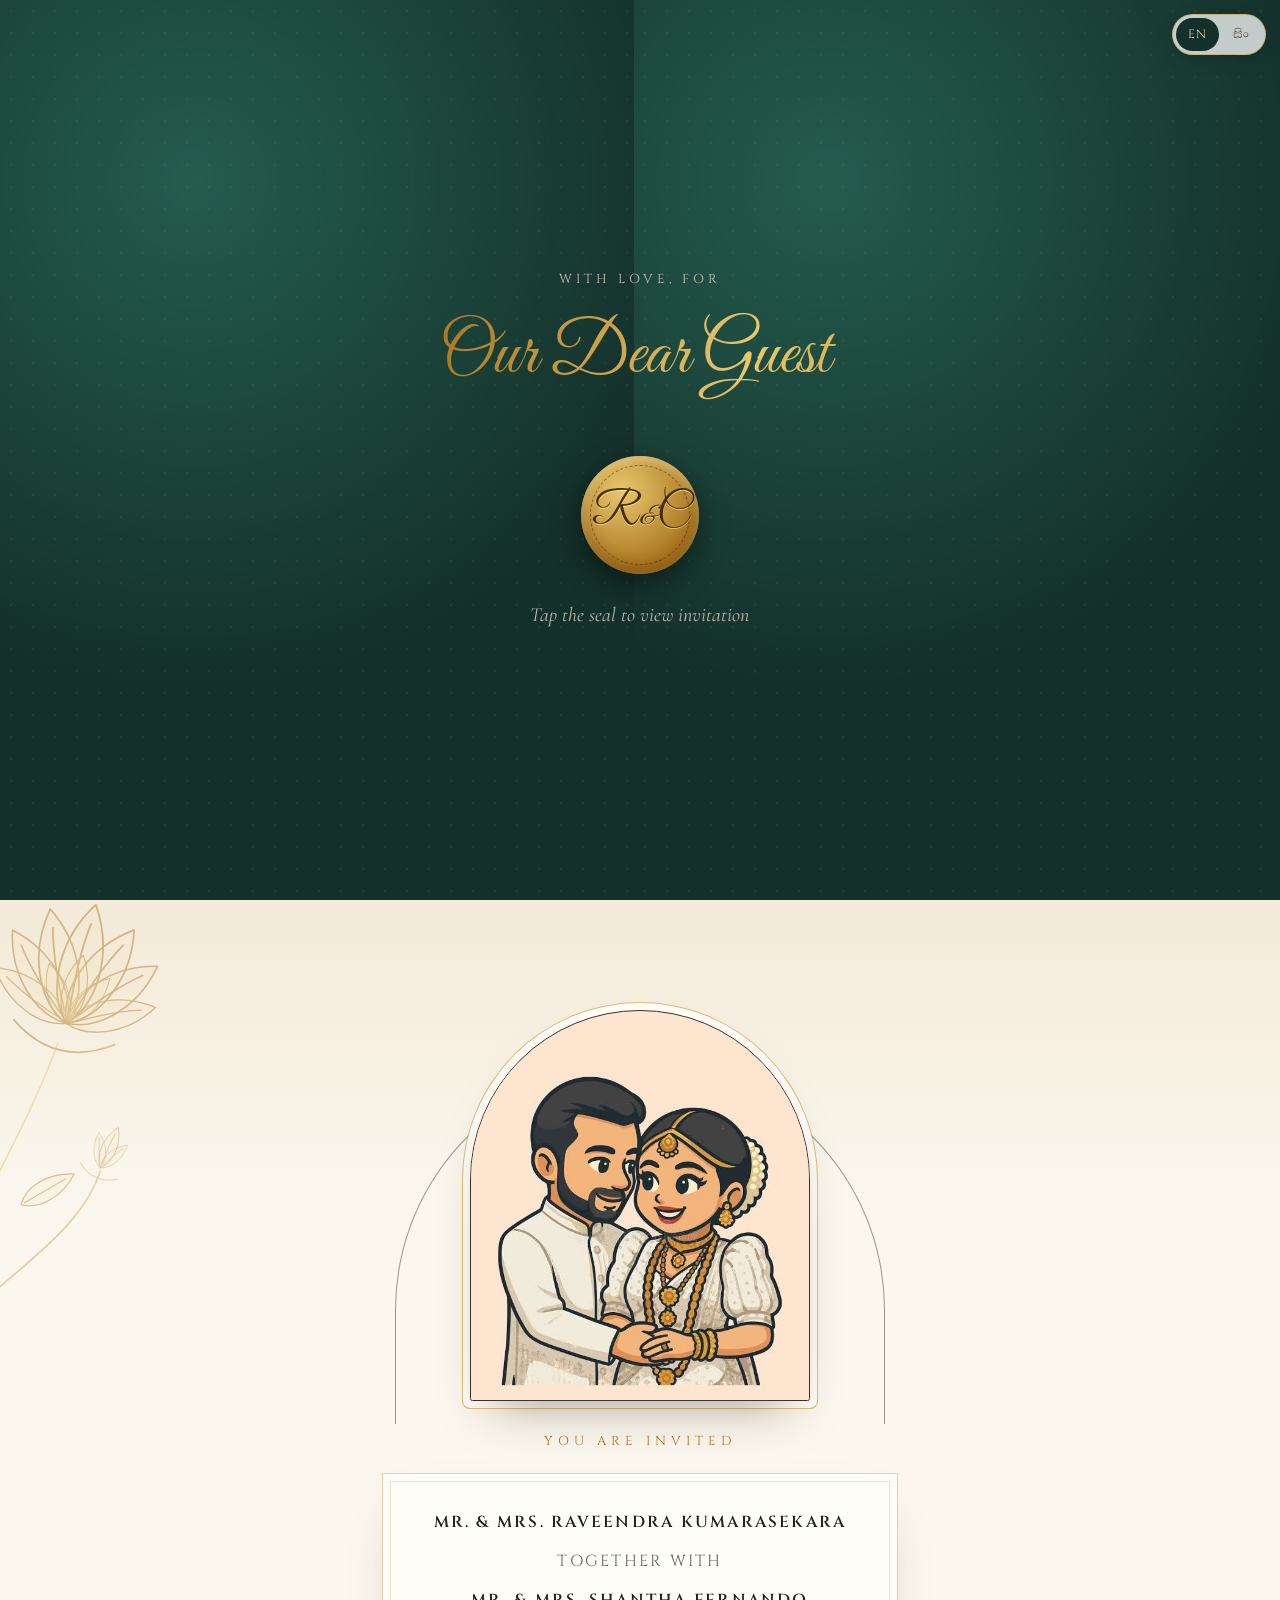
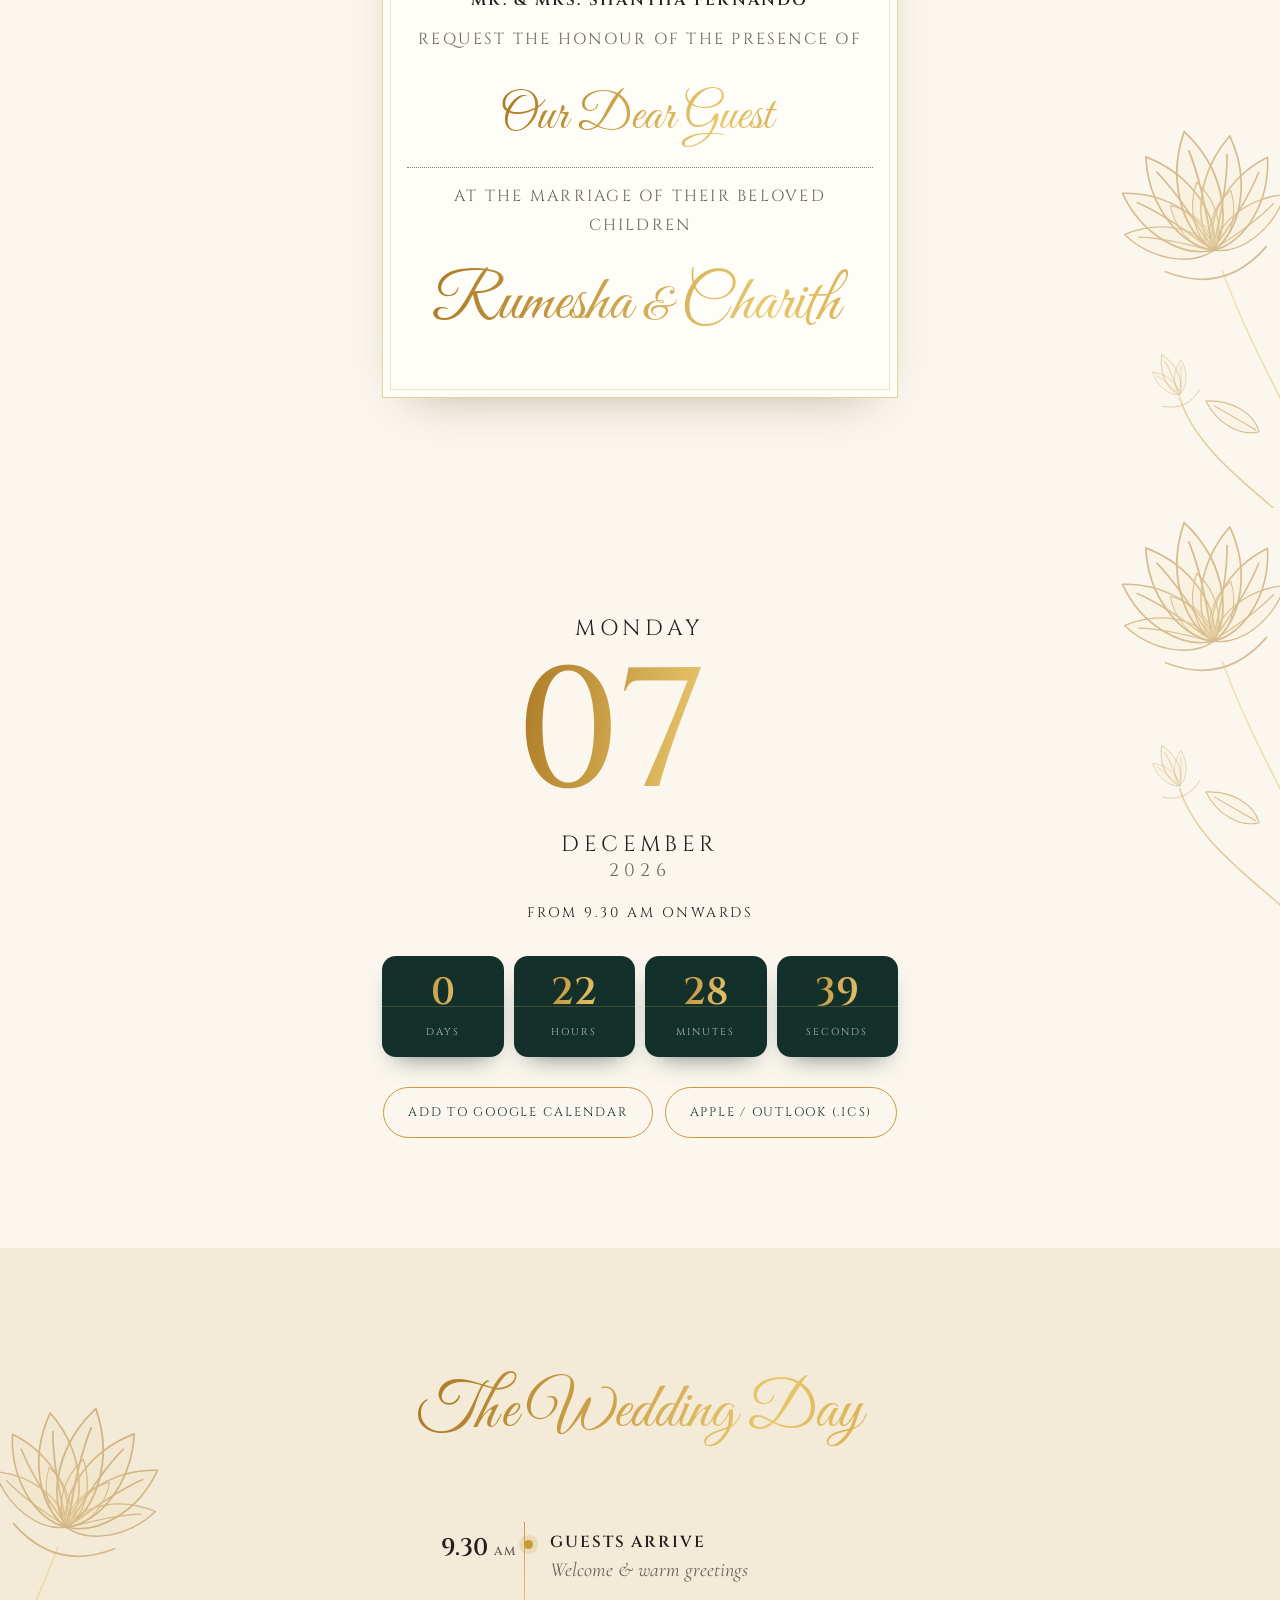
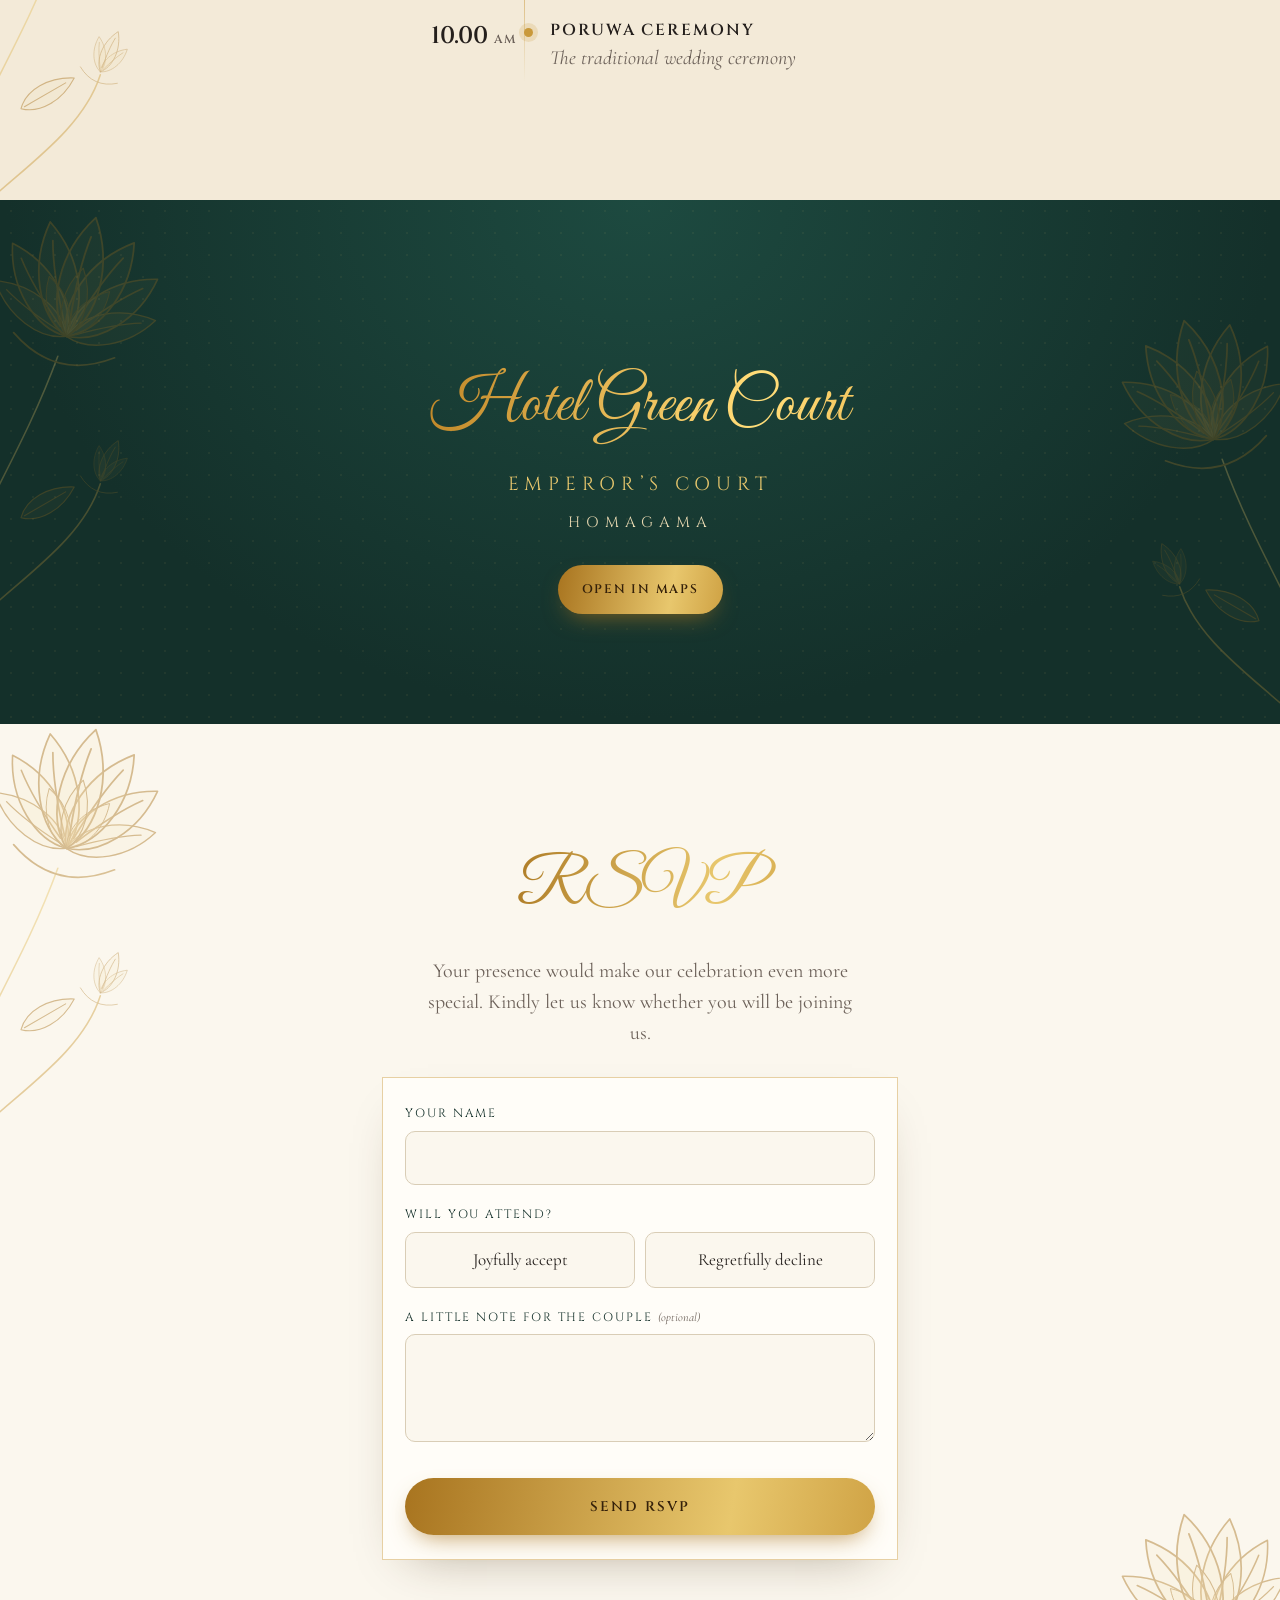
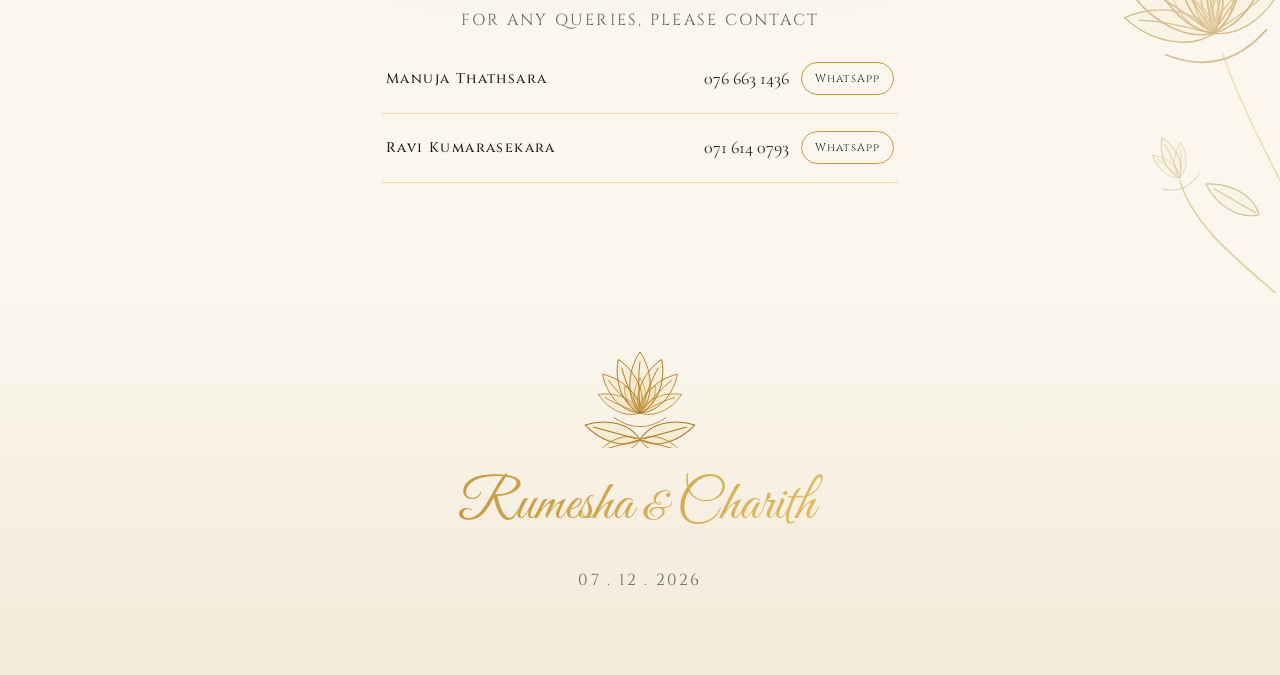
==== commit fbe68beb: "RSVP: keep only accept/decline, remove ceremony/reception options Co-Authored-By: Claude Sonnet 5.5 " ====
--- a/index.html
+++ b/index.html
@@ -169,15 +169,6 @@
         </div>
       </fieldset>
 
-      <fieldset class="field" id="partWrap" hidden>
-        <legend data-i18n="f_part">Which would you attend?</legend>
-        <div class="choices col">
-          <label class="choice"><input type="radio" name="part" value="Poruwa ceremony & reception" checked><span data-i18n="f_part_both">Poruwa ceremony &amp; reception</span></label>
-          <label class="choice"><input type="radio" name="part" value="Poruwa ceremony only"><span data-i18n="f_part_p">Poruwa ceremony only</span></label>
-          <label class="choice"><input type="radio" name="part" value="Reception only"><span data-i18n="f_part_r">Reception only</span></label>
-        </div>
-      </fieldset>
-
       <label class="field">
         <span data-i18n="f_msg">A message for the couple <em>(optional)</em></span>
         <textarea name="message" rows="3" maxlength="500"></textarea>
--- a/css/style.css
+++ b/css/style.css
@@ -205,7 +205,6 @@
 .choice input:focus-visible+span{outline:2px solid var(--gold3);outline-offset:2px}
 .hp{position:absolute!important;left:-9999px;opacity:0;height:0;width:0}
 .form-err{color:#a12727;font-size:16px;margin-bottom:12px}
-#partWrap{animation:drop .5s var(--ease)}
 @keyframes drop{from{opacity:0;transform:translateY(-10px)}}
 .thanks{background:#fffdf8;border:1px solid rgba(201,153,58,.45);padding:40px 24px;box-shadow:0 20px 50px -28px rgba(60,40,10,.4);animation:drop .8s var(--ease)}
 .thanks h3{font-size:54px;margin:6px 0}
